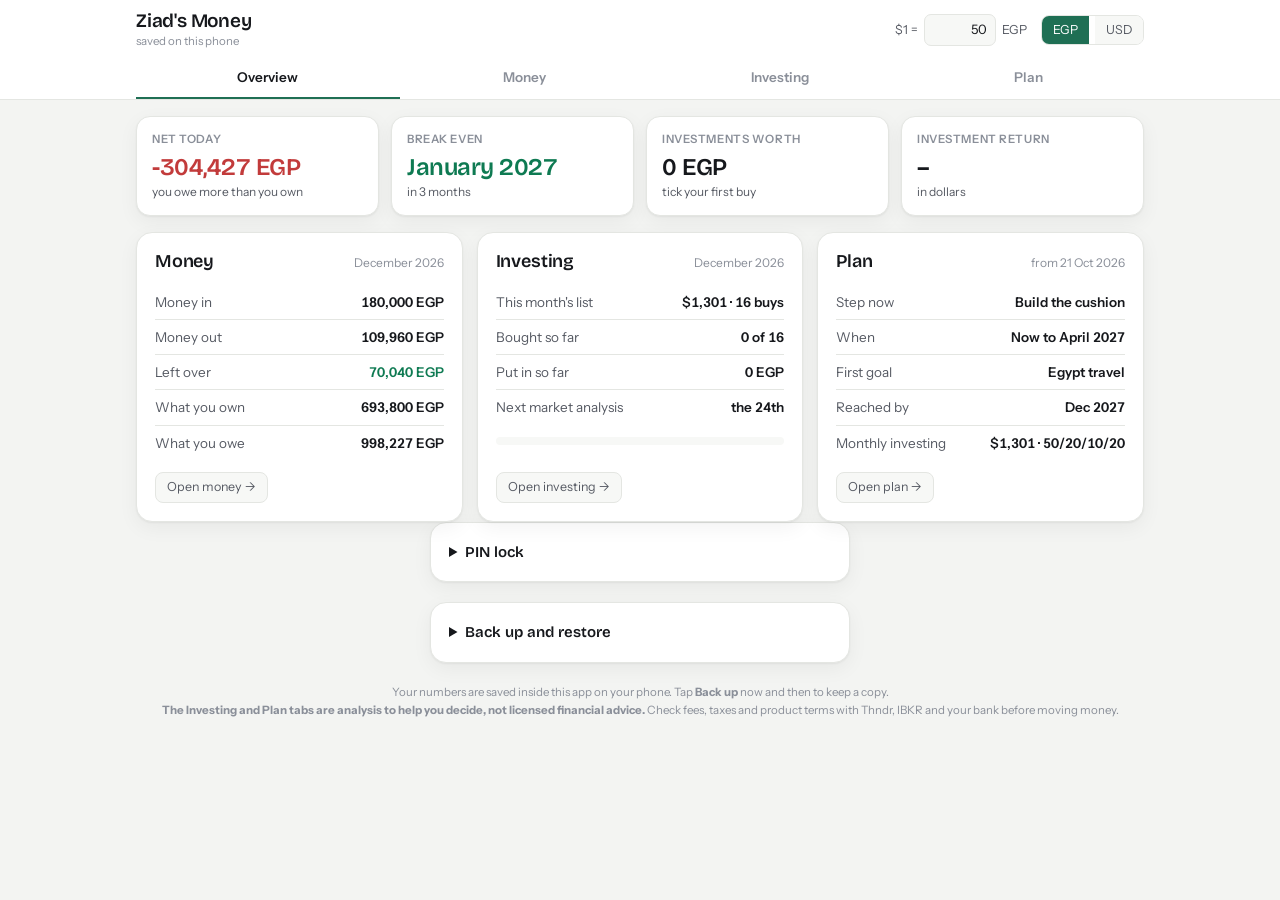
==== index.html @ dcbd95c5 "Add Finances & Investments money app Four-tab personal finance PWA (Overview, Money, Investing, Plan" ====
<!doctype html><html><head><meta charset="utf-8"><link rel="manifest" href="manifest.webmanifest"><meta name="theme-color" content="#1f6f54"><meta name="mobile-web-app-capable" content="yes"><link rel="icon" href="icon-192.png"><link rel="apple-touch-icon" href="icon-192.png"><meta name=viewport content="width=device-width,initial-scale=1,viewport-fit=cover"><style>:root{color-scheme:light;box-sizing:border-box;padding-top:env(safe-area-inset-top,0px);padding-bottom:env(safe-area-inset-bottom,0px)}html{scroll-padding-top:env(safe-area-inset-top,0px)}body{margin:0;padding:0;font:14px -apple-system,BlinkMacSystemFont,sans-serif;background:#fff;color:#000}img{max-width:100%}[hidden]:not([hidden=until-found i]){display:none!important}</style></head><body>
<title>Ziad's Money</title>
<link rel="preconnect" href="https://fonts.googleapis.com">
<link rel="stylesheet" href="https://fonts.googleapis.com/css2?family=Bricolage+Grotesque:opsz,wght@12..96,600;12..96,700&family=Instrument+Sans:wght@400;500;600&display=swap">
<style>
/* Layout: sticky bar with shared currency + rate and four tabs; each tab is one column of cards, phone first. */
:root{
  --bg:#f3f4f2; --surface:#ffffff; --surface-2:#f7f8f6; --line:#e4e6e2;
  --ink:#16181c; --ink-2:#565a63; --ink-3:#8a8f99;
  --accent:#1f6f54; --accent-soft:#e3efe9;
  --pos:#0e7a52; --neg:#c23b3b; --warn:#b8860b;
  --s1:#2a78d6; --s2:#eb6834; --s3:#1baf7a; --s4:#eda100;
  --s5:#e87ba4; --s6:#008300; --s7:#6250d6; --s8:#e34948;
  --shadow:0 1px 2px rgba(20,24,28,.05),0 6px 20px rgba(20,24,28,.05);
  --ff-display:"Bricolage Grotesque","Segoe UI",system-ui,sans-serif;
  --ff-body:"Instrument Sans","Segoe UI",system-ui,-apple-system,sans-serif;
  --on-accent:#ffffff;
}
@media (prefers-color-scheme:dark){:root:not([data-theme="light"]){
  --bg:#101214; --surface:#1a1d20; --surface-2:#212529; --line:#2c3136;
  --ink:#eceef0; --ink-2:#aab0b8; --ink-3:#777e87;
  --accent:#53c399; --accent-soft:#17382c;
  --pos:#45c08a; --neg:#f0736f; --warn:#e0a92e;
  --s1:#3987e5; --s2:#d95926; --s3:#199e70; --s4:#c98500;
  --s5:#d55181; --s6:#2a9d2a; --s7:#9085e9; --s8:#e66767;
  --shadow:0 1px 2px rgba(0,0,0,.3),0 8px 24px rgba(0,0,0,.35);
  --on-accent:#0d1f18; color-scheme:dark;
}}
:root[data-theme="dark"]{
  --bg:#101214; --surface:#1a1d20; --surface-2:#212529; --line:#2c3136;
  --ink:#eceef0; --ink-2:#aab0b8; --ink-3:#777e87;
  --accent:#53c399; --accent-soft:#17382c;
  --pos:#45c08a; --neg:#f0736f; --warn:#e0a92e;
  --s1:#3987e5; --s2:#d95926; --s3:#199e70; --s4:#c98500;
  --s5:#d55181; --s6:#2a9d2a; --s7:#9085e9; --s8:#e66767;
  --shadow:0 1px 2px rgba(0,0,0,.3),0 8px 24px rgba(0,0,0,.35);
  --on-accent:#0d1f18; color-scheme:dark;
}
/* aliases used by the investing and plan tabs */
:root{--panel:var(--surface);--ink2:var(--ink-2);--muted:var(--ink-3);--good:var(--pos);--bad:var(--neg);--chip:var(--surface-2)}
*{box-sizing:border-box}
body{background:var(--bg);color:var(--ink);font-family:var(--ff-body);line-height:1.5;font-size:14.5px;-webkit-text-size-adjust:100%}
h1,h2,h3{font-family:var(--ff-display);text-wrap:balance;margin:0;font-weight:600;letter-spacing:-.01em;line-height:1.2}
h2{font-size:18px} h3{font-size:15px}
p{margin:0;max-width:68ch}
.tnum,.num{font-variant-numeric:tabular-nums}
.num{white-space:nowrap}
.wrap{max-width:1040px;margin:0 auto;padding-left:max(16px,env(safe-area-inset-left,0px));padding-right:max(16px,env(safe-area-inset-right,0px))}
.ink2{color:var(--ink-2)} .muted{color:var(--ink-3);font-size:12.5px} .subtle{color:var(--ink-3);font-size:12px}

/* top bar + tabs */
.topbar{position:sticky;top:env(safe-area-inset-top,0px);z-index:9;background:var(--surface);border-bottom:1px solid var(--line)}
body::before{content:"";position:fixed;inset:0 0 auto;height:env(safe-area-inset-top,0px);z-index:10;background:var(--surface)}
.toprow{display:flex;flex-wrap:wrap;align-items:center;gap:8px 14px;padding-block:10px 8px}
.brand{display:flex;flex-direction:column;margin-right:auto;min-width:0}
.brand h1{font-size:19px}
.brand small{color:var(--ink-3);font-size:11.5px}
.ctrl{display:flex;align-items:center;gap:6px;font-size:12.5px;color:var(--ink-2)}
.tabs{display:flex;gap:2px;overflow-x:auto;scrollbar-width:none}
.tabs::-webkit-scrollbar{display:none}
.tabs button{font:inherit;font-weight:600;font-size:13.5px;flex:1 0 auto;border:0;background:none;color:var(--ink-3);padding:9px 12px 10px;border-bottom:2.5px solid transparent;cursor:pointer;white-space:nowrap}
.tabs button[aria-selected="true"]{color:var(--ink);border-bottom-color:var(--accent)}
.tabs button:focus-visible{outline:2px solid var(--accent);outline-offset:-2px}

input[type=number],input[type=text]{font:inherit;font-size:13px;color:var(--ink);background:var(--surface-2);border:1px solid var(--line);border-radius:7px;padding:5px 8px;width:80px}
input[type=text]{width:100%}
#rate{width:72px;text-align:right}
input:focus-visible,button:focus-visible{outline:2px solid var(--accent);outline-offset:1px}
.seg{display:inline-flex;border:1px solid var(--line);border-radius:8px;overflow:hidden}
.seg button{font:inherit;font-size:12.5px;border:0;background:var(--surface-2);color:var(--ink-2);padding:5px 11px;cursor:pointer}
.seg button[aria-pressed=true]{background:var(--accent);color:var(--on-accent)}
.btn{font:inherit;font-size:12.5px;border:1px solid var(--line);background:var(--surface-2);color:var(--ink-2);border-radius:8px;padding:5px 11px;cursor:pointer}
.btn:hover{border-color:var(--ink-3)}
.btn-primary{font:inherit;font-weight:600;font-size:14px;border:0;background:var(--accent);color:var(--on-accent);padding:10px 16px;border-radius:10px;cursor:pointer}
.btn-primary:disabled{opacity:.6;cursor:default}

main{padding-block:16px 8px}
.tab{display:flex;flex-direction:column;gap:16px}
.tab[hidden],[hidden]{display:none!important}
.card{background:var(--surface);border:1px solid var(--line);border-radius:16px;padding:18px;box-shadow:var(--shadow);min-width:0}
.stack{display:flex;flex-direction:column;gap:12px}

/* kpis */
.kpis{display:grid;grid-template-columns:repeat(4,1fr);gap:12px}
.kpi{background:var(--surface);border:1px solid var(--line);border-radius:14px;padding:14px 15px;box-shadow:var(--shadow);min-width:0}
.kpi .lab{font-size:11.5px;color:var(--ink-3);text-transform:uppercase;letter-spacing:.05em;font-weight:600}
.kpi .val{font-family:var(--ff-display);font-size:24px;font-weight:600;margin-top:5px;letter-spacing:-.02em;line-height:1.1;font-variant-numeric:tabular-nums}
.kpi .sub{font-size:12px;color:var(--ink-2);margin-top:3px}
.val.pos{color:var(--pos)} .val.neg{color:var(--neg)}

/* overview */
.ov{display:grid;grid-template-columns:repeat(3,1fr);gap:14px}
.ovcard{display:flex;flex-direction:column;gap:12px}
.ovhead{display:flex;align-items:baseline;justify-content:space-between;gap:8px}
.ovrows{display:flex;flex-direction:column}
.ovrow{display:flex;justify-content:space-between;align-items:baseline;gap:10px;padding:7px 0;border-bottom:1px solid var(--line);font-size:13.5px}
.ovrow:last-child{border-bottom:0}
.ovrow span:first-child{color:var(--ink-2)}
.ovrow b{font-variant-numeric:tabular-nums;font-weight:600;text-align:right}
.ovrow b.pos{color:var(--pos)} .ovrow b.neg{color:var(--neg)}
.go{align-self:flex-start;margin-top:auto}
.progress{height:8px;border-radius:4px;background:var(--surface-2);overflow:hidden}
.progress span{display:block;height:100%;background:var(--accent);border-radius:4px}

/* money sections */
.shead{display:flex;align-items:baseline;gap:10px 14px;flex-wrap:wrap;margin-bottom:4px}
.shead .n{font-family:var(--ff-display);font-size:12px;font-weight:700;color:var(--accent);border:1.5px solid var(--accent);border-radius:50%;width:24px;height:24px;display:grid;place-items:center;flex:none}
.shead h2{font-size:17px}
.shead p{color:var(--ink-2);font-size:13px;flex-basis:100%}
.toolbar{display:flex;flex-wrap:wrap;align-items:center;gap:8px 12px}
.legend{display:flex;flex-wrap:wrap;gap:4px 14px;margin:10px 0 2px;font-size:12px;color:var(--ink-2)}
.legend span{display:inline-flex;align-items:center;gap:6px}
.legend i:not(.dot){display:inline-block;width:14px;height:3px;border-radius:2px}
.dot{width:10px;height:10px;border-radius:3px;flex:none;display:inline-block}
.chartbox{position:relative;overflow-x:auto;margin-top:8px}
svg{display:block;max-width:100%}
.tip{position:absolute;pointer-events:none;background:var(--ink);color:var(--bg);font-size:12px;line-height:1.45;padding:7px 9px;border-radius:8px;opacity:0;transition:opacity .1s;z-index:5;min-width:120px;box-shadow:0 4px 14px rgba(0,0,0,.25)}
.tip b{color:var(--surface)}
.tip .row{display:flex;justify-content:space-between;gap:12px}
.tip .row i{width:8px;height:8px;border-radius:2px;display:inline-block;margin-right:5px}
.tbl{width:100%;border-collapse:collapse;font-size:13px;margin-top:6px}
.tbl th,.tbl td{text-align:right;padding:7px 8px;border-bottom:1px solid var(--line);white-space:nowrap}
.tbl th:first-child,.tbl td:first-child{text-align:left}
.tbl th{font-size:11px;text-transform:uppercase;letter-spacing:.04em;color:var(--ink-3);font-weight:600}
.tbl tr:last-child td{border-bottom:0}
.tbl .tot td{font-weight:700;border-top:2px solid var(--line)}
.tbl input{width:94px}
.tbl .namecell input{width:100%;min-width:90px}
.tdel{color:var(--ink-3);border:0;background:none;cursor:pointer;font-size:15px;padding:0 4px;line-height:1}
.tdel:hover{color:var(--neg)}
.scroller{overflow-x:auto}
.abar{display:grid;grid-template-columns:130px 1fr auto;align-items:center;gap:10px;margin:5px 0;font-size:13px}
.abar .track{background:var(--surface-2);border-radius:6px;height:16px;overflow:hidden}
.abar .fill{height:100%;border-radius:6px}
.abar .amt{color:var(--ink-2);min-width:96px;text-align:right}
.fx{margin:4px 0 14px;display:flex;flex-direction:column;gap:8px}
.fxbar{display:flex;height:22px;border-radius:7px;overflow:hidden;background:var(--surface-2)}
.fxbar span{display:block;height:100%}
.fxbar .hard{background:var(--s1)} .fxbar .soft{background:var(--s4)}
.fxlab{display:flex;flex-wrap:wrap;gap:4px 16px;font-size:12.5px;color:var(--ink-2)}
.fxlab i.hard{background:var(--s1)} .fxlab i.soft{background:var(--s4)}
.tbl tr.cathead td{font-weight:700;background:var(--surface-2);border-top:2px solid var(--line)}
.tbl td.sub{padding-left:18px}
.ccy{font-size:10.5px;font-weight:700;color:var(--ink-3);border:1px solid var(--line);border-radius:5px;padding:0 4px;margin-left:5px;vertical-align:middle}
.rateref{color:var(--ink-3);font-size:12px}
.plan{margin:12px 0}
.plan .top{display:flex;justify-content:space-between;align-items:baseline;gap:8px;font-size:13.5px}
.plan .meta{color:var(--ink-3);font-size:12px}
.ptrack{background:var(--surface-2);border-radius:8px;height:20px;overflow:hidden;margin-top:5px}
.pfill{height:100%;background:linear-gradient(90deg,var(--accent),var(--s3));border-radius:8px;min-width:2px;transition:width .25s}
.scrub{display:flex;align-items:center;gap:12px;flex-wrap:wrap;margin:6px 0 14px;font-size:13px;color:var(--ink-2)}
.scrub input[type=range]{flex:1;min-width:160px;accent-color:var(--accent)}
.scrub .mo{font-family:var(--ff-display);font-weight:600;color:var(--ink);font-size:15px;min-width:118px}
.addrow{margin-top:8px}
.note{background:var(--surface-2);border:1px solid var(--line);border-left:3px solid var(--accent);border-radius:8px;padding:9px 12px;font-size:12.5px;color:var(--ink-2);margin-top:10px}
.segrow{margin:10px 0 2px}
.subh{font-family:var(--ff-display);font-size:14px;margin:16px 0 2px;color:var(--ink-2)}
.projscroll{max-height:290px;overflow-y:auto;border:1px solid var(--line);border-radius:10px}
.projscroll table{margin-top:0}
.projscroll thead th{position:sticky;top:0;background:var(--surface);z-index:1}
.projscroll td{padding:5px 8px}
.tbl tr.proj td{color:var(--ink-3)}
.tbl tr.proj td.namecell{font-style:italic}
body.mode-view .addrow,body.mode-view #reset,body.mode-view #howto,body.mode-view .tdel,body.mode-view #saveBtn{display:none}
.btn.save{border-color:var(--accent);color:var(--accent);font-weight:600}
.btn.save.dirty{background:var(--accent);color:var(--on-accent)}
.btn.save.err{border-color:var(--neg);color:var(--neg);background:transparent}

/* investing + plan */
.eyebrow{font-size:11.5px;letter-spacing:.07em;text-transform:uppercase;color:var(--ink-3);font-weight:600}
.stats{display:grid;grid-template-columns:repeat(auto-fit,minmax(140px,1fr));gap:10px}
.stat{border-top:2px solid var(--line);padding-top:8px;display:flex;flex-direction:column;gap:2px}
.stat b{font-family:var(--ff-display);font-size:21px;font-variant-numeric:tabular-nums}
.stat.neg b{color:var(--neg)} .stat.pos b{color:var(--pos)}
.chart{position:relative}
.chart svg{width:100%;height:auto;overflow:visible}
.chart text{fill:var(--ink-3);font-size:11px;font-family:var(--ff-body)}
.ptip{position:absolute;pointer-events:none;background:var(--ink);color:var(--bg);font-size:12px;padding:6px 9px;border-radius:8px;white-space:nowrap;transform:translate(-50%,-110%)}
.tablewrap{overflow-x:auto;border:1px solid var(--line);border-radius:12px}
.tablewrap table{border-collapse:collapse;width:100%;font-size:13.5px}
.tablewrap th,.tablewrap td{text-align:left;padding:9px 11px;border-bottom:1px solid var(--line);vertical-align:top}
.tablewrap th{font-size:11px;letter-spacing:.04em;text-transform:uppercase;color:var(--ink-3);font-weight:600}
.tablewrap tr:last-child td{border-bottom:0}
.tablewrap td.r,.tablewrap th.r{text-align:right}
.tablewrap tr.total td{font-weight:600;background:var(--surface-2)}
td.pj{white-space:nowrap;text-align:right;font-variant-numeric:tabular-nums}
td.pj small{display:block;color:var(--ink-3);font-size:11px}
.pill{display:inline-block;font-size:12px;font-weight:600;padding:2px 8px;border-radius:999px;background:var(--surface-2);color:var(--ink-2);white-space:nowrap}
.pill.good{color:var(--pos)} .pill.warn{color:var(--warn)} .pill.bad{color:var(--neg)}
.tiers{display:flex;height:32px;border-radius:8px;overflow:hidden;gap:2px}
.tiers div{display:flex;align-items:center;justify-content:center;color:#fff;font-weight:600;font-size:12.5px;min-width:0;white-space:nowrap;overflow:hidden}
.tk2{font-weight:600}
.chips{display:flex;gap:8px;flex-wrap:wrap}
.chip{font:inherit;font-size:13px;font-weight:600;border:1px solid var(--line);background:var(--surface);color:var(--ink-2);padding:6px 12px;border-radius:999px;cursor:pointer}
.chip[aria-pressed="true"]{background:var(--accent);border-color:var(--accent);color:var(--on-accent)}
.in{font:inherit;font-variant-numeric:tabular-nums;width:84px;text-align:right;padding:6px 8px;border:1px solid var(--line);border-radius:8px;background:var(--bg);color:var(--ink)}
input[type=checkbox]{width:22px;height:22px;accent-color:var(--accent)}
.refresh{display:flex;flex-wrap:wrap;align-items:center;gap:10px 14px;background:var(--surface-2);border:1px solid var(--line);border-radius:12px;padding:12px 14px}
.refresh p{flex:1 1 220px;min-width:0}
.dnote{border:1px dashed var(--line);border-radius:12px;padding:14px;font-size:13px;color:var(--ink-2);display:flex;flex-direction:column;gap:8px}
.answer ol{margin:0;padding-left:20px;display:flex;flex-direction:column;gap:9px}
.phases{display:grid;grid-template-columns:repeat(auto-fit,minmax(230px,1fr));gap:12px}
.phase{border:1px solid var(--line);border-radius:12px;padding:14px;display:flex;flex-direction:column;gap:8px}
.phase.now{border-color:var(--accent);background:var(--accent-soft)}
.phase .when{font-size:12.5px;color:var(--accent);font-weight:600}
.phase ul,.rules{margin:0;padding-left:18px;display:flex;flex-direction:column;gap:6px;color:var(--ink-2)}
.mix{display:flex;flex-direction:column;gap:8px}
.mixrow{display:grid;grid-template-columns:minmax(0,1fr) auto;gap:4px 12px;align-items:center}
.mbar{grid-column:1/-1;height:8px;border-radius:4px;background:var(--surface-2);overflow:hidden}
.mbar span{display:block;height:100%;background:var(--s1);border-radius:4px}
.hold{display:grid;grid-template-columns:repeat(auto-fit,minmax(240px,1fr));gap:10px}
.hold div{border-left:3px solid var(--line);padding:2px 0 2px 12px;display:flex;flex-direction:column;gap:2px}
details summary{cursor:pointer;font-family:var(--ff-display);font-weight:600;font-size:15px}
details[open] summary{margin-bottom:10px}
a{color:var(--accent)}
.foot{color:var(--ink-3);font-size:11.5px;text-align:center;margin:8px 0 26px;line-height:1.6}
.lock{position:fixed;inset:0;z-index:50;background:var(--bg);display:grid;place-items:center;padding:max(16px,env(safe-area-inset-top,0px)) max(16px,env(safe-area-inset-right,0px)) max(16px,env(safe-area-inset-bottom,0px)) max(16px,env(safe-area-inset-left,0px))}
.lockbox{width:100%;max-width:320px;display:flex;flex-direction:column;gap:12px;text-align:center}
.lockbox h1{font-size:24px}
#lock-entry{display:flex;flex-direction:column;gap:10px}
#lock-entry[hidden]{display:none!important}
input.pin{font:inherit;font-size:24px;letter-spacing:.4em;text-align:center;width:100%;padding:10px;border:1px solid var(--line);border-radius:12px;background:var(--surface);color:var(--ink)}
.pinset{max-width:420px;margin:0 auto 20px;text-align:left}
.pinset .row{display:flex;gap:8px;flex-wrap:wrap;align-items:center}
.pinset input{font:inherit;width:120px;padding:6px 8px;border:1px solid var(--line);border-radius:8px;background:var(--surface-2);color:var(--ink)}

@media (max-width:820px){.ov{grid-template-columns:1fr}}
@media (max-width:720px){.kpis{grid-template-columns:repeat(2,1fr)}.kpi .val{font-size:21px}}
@media (max-width:440px){.abar{grid-template-columns:96px 1fr;gap:8px}.abar .amt{grid-column:1/-1;text-align:left;min-width:0}.card{padding:15px}}
@media (prefers-reduced-motion:reduce){.pfill,.tip{transition:none}}
</style>

<div id="lock" class="lock" role="dialog" aria-modal="true" aria-labelledby="lock-h">
  <form class="lockbox" id="lock-form" autocomplete="off">
    <h1 id="lock-h">Ziad's Money</h1>
    <p class="ink2" id="lock-msg">Opening…</p>
    <div id="lock-entry" hidden>
      <label for="lock-pin" class="muted">Enter your PIN</label>
      <input id="lock-pin" class="pin" type="password" inputmode="numeric" pattern="[0-9]*" maxlength="8" autocomplete="off">
      <button class="btn-primary" type="submit" style="width:100%">Unlock</button>
      <p class="muted" id="lock-err" aria-live="polite"></p>
    </div>
  </form>
</div>

<div class="topbar">
  <div class="wrap">
    <div class="toprow">
      <div class="brand"><h1>Ziad's Money</h1><small id="asof">loading your numbers…</small></div>
      <div class="ctrl"><label for="rate">$1 =</label><input type="text" id="rate" inputmode="decimal" autocomplete="off"> <span>EGP</span></div>
      <div class="ctrl seg" role="group" aria-label="Currency">
        <button id="cEGP" aria-pressed="true">EGP</button><button id="cUSD" aria-pressed="false">USD</button>
      </div>
    </div>
    <div class="tabs" role="tablist" aria-label="Sections">
      <button role="tab" id="t-overview" data-tab="overview" aria-selected="true">Overview</button>
      <button role="tab" id="t-money" data-tab="money" aria-selected="false">Money</button>
      <button role="tab" id="t-invest" data-tab="invest" aria-selected="false">Investing</button>
      <button role="tab" id="t-plan" data-tab="plan" aria-selected="false">Plan</button>
    </div>
  </div>
</div>

<main class="wrap">

<!-- ================= OVERVIEW ================= -->
<div class="tab" id="tab-overview" role="tabpanel" aria-labelledby="t-overview">
  <div class="kpis" id="ov-kpis"></div>
  <div class="ov">
    <div class="card ovcard">
      <div class="ovhead"><h2>Money</h2><span class="subtle" id="ov-m-when"></span></div>
      <div class="ovrows" id="ov-money"></div>
      <button class="btn go" data-goto="money">Open money →</button>
    </div>
    <div class="card ovcard">
      <div class="ovhead"><h2>Investing</h2><span class="subtle" id="ov-i-when"></span></div>
      <div class="ovrows" id="ov-inv"></div>
      <div class="progress" aria-hidden="true"><span id="ov-i-prog" style="width:0%"></span></div>
      <button class="btn go" data-goto="invest">Open investing →</button>
    </div>
    <div class="card ovcard">
      <div class="ovhead"><h2>Plan</h2><span class="subtle">from 21 Oct 2026</span></div>
      <div class="ovrows" id="ov-plan"></div>
      <button class="btn go" data-goto="plan">Open plan →</button>
    </div>
  </div>
</div>

<!-- ================= MONEY (dashboard) ================= -->
<div class="tab" id="tab-money" role="tabpanel" aria-labelledby="t-money" hidden>
  <div class="toolbar">
    <div class="seg" role="group" aria-label="View mode">
      <button id="mView" aria-pressed="true">View</button><button id="mEdit" aria-pressed="false">Edit</button>
    </div>
    <button class="btn save" id="saveBtn">Save</button>
    <button class="btn" id="reset">Reset to my sheet</button>
    <span class="subtle" id="m-status"></span>
  </div>
  <div class="kpis" id="kpis"></div>
  <div class="note" id="howto" style="margin-top:0">Type into any box to change a number and use the <b>+</b> buttons to add rows. It saves automatically.</div>

  <section class="card" id="sec1">
    <div class="shead"><div class="n">1</div><h2>Each month: money in and money out</h2>
      <p>Your income (salary + freelance) for each month, then what goes out split across your cards, accounts, the loan and daily spending. <b>Net</b> is what's left over.</p></div>
    <div class="legend" id="leg1"></div>
    <div class="chartbox"><svg id="chart1" role="img" aria-label="Monthly payments by account"></svg><div class="tip" id="tip1"></div></div>
    <div class="scroller"><table class="tbl" id="tbl1"></table></div>
    <button class="btn addrow" id="addMonth">+ Add next month</button>
  </section>

  <section class="card" id="sec2">
    <div class="shead"><div class="n">2</div><h2>Where your assets are</h2>
      <p>Your holdings and what each is worth. Currency holds your dollars, pounds and EGP cash. Edit any line in Edit mode; totals follow.</p></div>
    <div id="fx-exposure" class="fx"></div>
    <div id="assetBars"></div>
    <div class="scroller"><table class="tbl" id="tbl2"></table></div>
    <button class="btn addrow" id="addAsset">+ Add holding</button>
  </section>

  <section class="card" id="sec3">
    <div class="shead"><div class="n">3</div><h2>What you own vs what you owe, projected</h2>
      <p>Month by month, including salary and daily spending, projected forward from your entered months. The lines cross the month you break even.</p></div>
    <div class="legend" id="leg3"></div>
    <div class="seg segrow" id="horizon" role="group" aria-label="How far to project"></div>
    <div class="chartbox"><svg id="chart3" role="img" aria-label="Net worth projected over time"></svg><div class="tip" id="tip3"></div></div>
    <div class="note" id="liabNote"></div>
    <table class="tbl" id="tbl3" style="max-width:420px"></table>
    <h3 class="subh">Net worth, month by month</h3>
    <div class="scroller projscroll"><table class="tbl" id="tblProj"></table></div>
  </section>

  <section class="card" id="sec4">
    <div class="shead"><div class="n">4</div><h2>Your purchase plans</h2>
      <p>Each plan gets its share of what's left over once you break even. Nothing is saved before then. Drag the slider to see them fill.</p></div>
    <div class="scrub">
      <span>See savings as of</span><span class="mo" id="scrubMo"></span>
      <input type="range" id="scrub" min="0" step="1" aria-label="Month to show">
      <span class="subtle" id="scrubHint"></span>
    </div>
    <div id="plans"></div>
    <div class="scroller"><table class="tbl" id="tbl4"></table></div>
    <button class="btn addrow" id="addPlan">+ Add plan</button>
  </section>
</div>

<!-- ================= INVESTING (tracker) ================= -->
<div class="tab" id="tab-invest" role="tabpanel" aria-labelledby="t-invest" hidden>
  <div id="i-offline" class="dnote" hidden>Saved data could not load in this view. Open the page signed in to claude.ai to see your monthly lists and save what you buy.</div>

  <section class="card stack">
    <h2>Everything you own</h2>
    <p class="ink2">Your current assets from the Money tab plus the new monthly investments you tick below. To change a current holding, edit it in <a href="#money" data-goto="money">Money</a>, section 2.</p>
    <div class="stats" id="all-stats"></div>
    <div id="all-bars"></div>
    <div class="scroller"><table class="tbl" id="all-table"></table></div>
  </section>

  <section class="card stack">
    <span class="eyebrow">New monthly investments · from November 2026</span>
    <div class="stats" id="i-hero"></div>
    <p class="muted" id="i-hero-note"></p>
  </section>

  <section class="card stack">
    <h2>Month by month at 10% a year</h2>
    <p class="ink2">What you invest each month (that month's profit from the Money tab) and what your assets could be worth if everything you hold grows about 10% a year on average.</p>
    <div class="stats" id="mm-stats"></div>
    <div class="chart" id="mm-chart"></div>
    <div class="scroller projscroll"><table class="tbl" id="mm-table"></table></div>
    <p class="muted">"New investments" counts only the monthly profit you put in from November, with growth. "All your assets" starts from everything in Money today and also grows 10% a year. In months that lose money nothing is invested, and the shortfall comes out of your assets. 10% a year is an average, so real years will swing above and below it.</p>
  </section>

  <section class="card stack">
    <h2>This month's buy list</h2>
    <div class="refresh">
      <p class="ink2"><b style="color:var(--ink)">Want fresh analysis now?</b> I'll check the markets again and update this month's list, the notes and the projections. It takes about 15 minutes, and I'll message you in the project when it's done.</p>
      <button class="btn-primary" id="refresh-btn">Run new market analysis</button>
      <span class="muted" id="refresh-status" style="flex-basis:100%"></span>
    </div>
    <div class="chips" id="month-chips"></div>
    <div id="month-empty" class="dnote">Your first monthly list will appear here. Each month I check the markets and post the next list a few days before the month starts.</div>
    <div id="month-box" class="stack" hidden>
      <div class="stack" style="gap:6px">
        <span class="eyebrow" id="m-updated"></span>
        <p id="m-summary"></p>
        <p class="ink2" id="m-changes"></p>
      </div>
      <div class="tiers" id="m-tiers"></div>
      <div class="tablewrap"><table>
        <thead><tr><th>Buy</th><th>Where</th><th class="r">Amount ($)</th><th class="r">Bought</th></tr></thead>
        <tbody id="m-picks"></tbody>
      </table></div>
      <p class="muted">Tick each one after you buy it. If you bought a different amount, change the number. Thndr amounts show in EGP at this month's rate.</p>
    </div>
  </section>

  <section class="card stack">
    <h2>Your holdings</h2>
    <p class="ink2">Once a month, open Thndr and IBKR and type each holding's current value. Thndr values in EGP, IBKR values in USD.</p>
    <div class="tablewrap"><table>
      <thead><tr><th>Holding</th><th class="r">Put in</th><th class="r">Value now</th><th class="r">Return</th></tr></thead>
      <tbody id="h-rows"></tbody>
    </table></div>
  </section>

  <section class="card stack">
    <h2>Projections by investment</h2>
    <p class="ink2">What each holding could be worth if you keep buying this month's amount. Big number is the normal case; the small line is bad to good.</p>
    <div class="tablewrap"><table>
      <thead><tr><th>Holding</th><th class="r">6 months</th><th class="r">1 year</th><th class="r">2 years</th><th class="r">3 years</th><th class="r">4 years</th><th class="r">5 years</th></tr></thead>
      <tbody id="pj-rows"></tbody>
    </table></div>
    <p class="muted" id="pj-note"></p>
  </section>

  <section class="card stack">
    <h2>Projection vs reality</h2>
    <div class="chart" id="i-proj"></div>
    <p class="muted">Lines show where the portfolio should be if you invest each month's profit from the Money tab: bad 3%, normal 8%, good 11% a year. Change a month in Money and this follows. Dots are your real totals, saved each month you update values.</p>
  </section>

  <section class="card stack">
    <h2>What a bigger or smaller month does</h2>
    <div class="tablewrap"><table>
      <thead><tr><th>Invested each month</th><th class="r">After 5 years</th><th class="r">After 10 years</th><th class="r">After 20 years</th></tr></thead>
      <tbody id="raise"></tbody>
    </table></div>
    <p class="muted">Normal case, 8% a year. Your profit changes month to month, so this shows the range. Every month you invest counts; a weak month is fine as long as you keep going.</p>
  </section>

  <section class="dnote">
    <b style="color:var(--ink)">How the monthly list works</b>
    <span>Each month the whole profit from the Money tab (income minus spending and installments) is invested: <b>50% IBKR stocks, 20% gold, 10% SAFE real estate, 20% kept as US dollars</b>. Inside the stock half, the S&amp;P 500 core stays about half and the single stocks shift by small steps based on that month's market research. A new list arrives on the 24th of each month.</span>
  </section>
</div>

<!-- ================= PLAN (growth plan + $500 portfolio) ================= -->
<div class="tab" id="tab-plan" role="tabpanel" aria-labelledby="t-plan" hidden>
  <section class="card stack answer">
    <span class="eyebrow">Growth plan · 21 Oct 2026</span>
    <h2>The short answer</h2>
    <ol>
      <li><b>Your cash flow, not your returns, is the main limit right now.</b> The money left over after all payments is small: about <span class="num" data-v="5972"></span> a month from July 2027. It jumps to about <span class="num" data-v="32452"></span> a month once the loan is paid off in March 2028.</li>
      <li><b>Put idle money to work today.</b> Move the <span class="num" data-v="90000"></span> Egyptian cash plus the November and December surplus into a money market fund (Thndr savings). It pays about 15 to 19% a year, you can withdraw any day, and it covers the January to April shortfall.</li>
      <li><b>Fund one goal at a time instead of all at once.</b> Filling them in order brings the first ones years sooner: Egypt travel moves from <span id="a-egy-old"></span> to <span id="a-egy-new"></span>.</li>
      <li><b>Invest each month's whole profit on the same day:</b> 50% IBKR stocks, 20% gold, 10% real estate, 20% US dollars, following the buy list in the Investing tab. Never sell in a drop, and pay for purchases from income, not from these assets.</li>
    </ol>
  </section>

  <section class="card stack">
    <h2>Money left each month after spending and all payments</h2>
    <div class="chart" id="flow-chart"></div>
    <p class="muted">Income 180k in Nov and Dec, then 90k. Spending 40k a month plus your cards, Nawy, the 12k cash column and the 26,480 loan payment. The four red months add up to about <span class="num" data-v="-71471"></span>.</p>
  </section>

  <section class="card stack">
    <h2>The plan, step by step</h2>
    <div class="phases">
      <div class="phase" data-from="2026-10" data-to="2027-04">
        <span class="when">Now to April 2027</span>
        <h3>1. Build the cushion</h3>
        <ul>
          <li>Move the 90k Egyptian cash into Thndr savings (money market fund).</li>
          <li>Add the Nov and Dec surplus (about <span class="num" data-v="124668"></span>) to it.</li>
          <li>Pay the Jan to Apr shortfall from it. About <span class="num" data-v="150000"></span> stays as your emergency fund.</li>
        </ul>
      </div>
      <div class="phase" data-from="2027-05" data-to="2028-03">
        <span class="when">May 2027 to March 2028</span>
        <h3>2. Keep the monthly habit</h3>
        <ul>
          <li>Keep investing every month and fill goals in order, starting with Egypt travel.</li>
          <li>Aim higher by adding one extra freelance month a year plus 2,500 less daily spending.</li>
        </ul>
      </div>
      <div class="phase" data-from="2028-04" data-to="2099-12">
        <span class="when">April 2028 onward</span>
        <h3>3. Loan gone, speed up</h3>
        <ul>
          <li>The 26,480 loan payment becomes yours: invest about <span class="num" data-v="32000"></span> a month.</li>
          <li>From late 2031 Nawy is paid off too, adding 5,548 a month.</li>
        </ul>
      </div>
    </div>
  </section>

  <section class="card stack">
    <h2>When each purchase plan is reached</h2>
    <p class="ink2">Targets rise with prices (about 10% a year). All three columns use the same income and spending.</p>
    <div class="tablewrap"><table id="plan-table">
      <thead><tr><th>Plan</th><th class="r">Target today</th><th class="r">Today's way<br><span style="text-transform:none;font-weight:400">cash, % split</span></th><th class="r">The plan<br><span style="text-transform:none;font-weight:400">invested, in order</span></th><th class="r">Plan + boost<br><span style="text-transform:none;font-weight:400">+10k a month</span></th></tr></thead>
      <tbody></tbody>
    </table></div>
    <p class="muted">"In order" fills Egypt travel, Home furniture, New car, Travel abroad, Rolex, Salma's accessories, then the 2 year baby run (last only because it is the largest).</p>
  </section>

  <section class="card stack">
    <h2>Net worth over the next 5 years</h2>
    <div class="chart" id="nw-chart"></div>
    <p class="muted">Counts money saved for goals as owned. "Today's way" keeps your current holdings and saves extra cash at home.</p>
  </section>

  <section class="card stack">
    <h2 id="p5-title">How your monthly investing could grow</h2>
    <div class="chart" id="p5-proj"></div>
    <div class="stats" id="p5-stats"></div>
    <p class="muted"><span id="p5-amt"></span>, in dollars, with no raises after your entered months. Normal 8% a year, bad 3%, good 11%. In a crash year the portfolio could be down 25 to 35% on paper; keep buying, because those months buy the most.</p>
  </section>

  <section class="card stack">
    <details>
      <summary>What to do with what you already hold</summary>
      <div class="hold">
        <div><b>Gold · <span class="num" data-v="208400"></span></b><span class="ink2">Keep it. It is already your biggest holding and near record highs, so add only through the monthly gold fund buy. Gold funds on Thndr avoid the jeweller's workmanship fee.</span></div>
        <div><b>Certificate · <span class="num" data-v="170000"></span></b><span class="ink2">Keep it to maturity. When it matures, compare a new 3 year certificate with the money market fund.</span></div>
        <div><b>Dollars and pounds sterling · <span class="num" data-v="120400"></span></b><span class="ink2">Keep about half as hard-currency safety. Move the rest to IBKR in one transfer and buy the S&amp;P 500 fund.</span></div>
        <div><b>IBKR stocks · <span class="num" data-v="20000"></span></b><span class="ink2">Keep META, NVIDIA, Tesla and Apple. New money follows the monthly buy list.</span></div>
        <div><b>Thndr stocks · <span class="num" data-v="45000"></span></b><span class="ink2">Keep. For new money the EGX30 index fund beats picking single stocks.</span></div>
        <div><b>Crypto · <span class="num" data-v="40000"></span></b><span class="ink2">Keep, add nothing. If you trim, keep Bitcoin over Ethereum.</span></div>
      </div>
    </details>
    <details>
      <summary>How to run the $500 plan</summary>
      <ol class="rules">
        <li><b>Thndr every month:</b> set the Thndr buys for the same day each month, right after your salary arrives.</li>
        <li><b>IBKR every 3 months:</b> send one bigger transfer, since bank transfers from Egypt carry a fixed fee. Buy the S&amp;P 500 fund right away and the stocks with fractional shares.</li>
        <li><b>Once a year (every November), check the split.</b> Send the next months' money to the parts that are behind. You do not need to sell anything.</li>
        <li><b>Raise the $500 when your income rises.</b></li>
      </ol>
    </details>
    <details>
      <summary>Every option, side by side</summary>
      <p class="ink2" style="margin-bottom:10px">Yearly returns measured in Egyptian pounds. The last column shows what <span class="num" data-v="10000"></span> a month for 5 years becomes in a bad, normal and good case.</p>
      <div class="tablewrap"><table id="opt-table">
        <thead><tr><th>Option</th><th class="r">Yearly return<br>bad · normal · good</th><th>Risk</th><th>Withdraw</th><th class="r">10k a month, 5 years</th></tr></thead>
        <tbody></tbody>
      </table></div>
    </details>
    <details>
      <summary>Pay the loan early?</summary>
      <p class="ink2">Ask your bank for the loan's real yearly rate (APR, not the "flat" rate) and the early-payoff fee. If the APR is above about 20%, paying it down early beats every safe investment, because every pound you repay earns that rate with no risk. Card installments on ValU or Tru at 0% should not be paid early. Tell me the rate and I will redo the numbers.</p>
    </details>
    <details>
      <summary>Numbers used and sources</summary>
      <div class="stack ink2" style="font-size:13px">
        <span>Dollar rate 53.9 EGP on 19 Oct 2026 (<a href="https://arabfinance.com/en/news/newdetails/usd-egp-exchange-rates-on-october-19" target="_blank" rel="noopener">Arab Finance</a>). The rate box at the top is shared by every tab.</span>
        <span>Central Bank overnight deposit rate 19% (<a href="https://www.dailynewsegypt.com/2026/09/26/cbe-lowers-inflation-forecasts-keeps-key-rates-unchanged/" target="_blank" rel="noopener">Daily News Egypt</a>). Money market funds about 19 to 20% over the last year, 3 year certificates about 18% (<a href="https://enterpriseam.com/egypt/2026/09/08/is-your-money-market-fund-still-the-best-place-for-your-banknotes/" target="_blank" rel="noopener">EnterpriseAM</a>). Urban inflation 13.9% in September (<a href="https://www.dailynewsegypt.com/2026/10/10/egypts-annual-urban-inflation-eases-to-13-9-in-september/" target="_blank" rel="noopener">Daily News Egypt</a>).</span>
        <span>Future returns are estimates, not promises. Income stays 90k and spending 40k from 2027 with no raises.</span>
      </div>
    </details>
  </section>
</div>

<details class="card pinset" id="pinset">
  <summary>PIN lock</summary>
  <div class="stack" style="font-size:13px">
    <p class="ink2" id="pin-state"></p>
    <div class="row" id="pin-cur-row" hidden><label for="pin-cur">Current PIN</label><input id="pin-cur" type="password" inputmode="numeric" maxlength="8"></div>
    <div class="row"><label for="pin-new">New PIN (4 to 8 digits)</label><input id="pin-new" type="password" inputmode="numeric" maxlength="8"></div>
    <div class="row"><button class="btn-primary" id="pin-save" type="button">Save PIN</button><button class="btn" id="pin-remove" type="button" hidden>Remove PIN</button></div>
    <p class="muted" id="pin-msg" aria-live="polite"></p>
  </div>
</details>

<details class="card pinset" id="backupbox">
  <summary>Back up and restore</summary>
  <div class="stack" style="font-size:13px">
    <p class="ink2">Everything is saved on this phone. A backup is one small file with all your numbers. Keep it in Google Drive or send it to yourself, so nothing is lost if the phone is.</p>
    <p class="muted" id="bk-last"></p>
    <div class="row"><button class="btn-primary" id="bk-save" type="button">Back up</button>
      <label class="btn" for="bk-file" style="display:inline-flex;align-items:center">Restore from a file</label>
      <input id="bk-file" type="file" accept=".json,application/json" hidden></div>
    <p class="muted" id="bk-msg" aria-live="polite"></p>
  </div>
</details>

<div class="foot">Your numbers are saved inside this app on your phone. Tap <b>Back up</b> now and then to keep a copy.<br><b>The Investing and Plan tabs are analysis to help you decide, not licensed financial advice.</b> Check fees, taxes and product terms with Thndr, IBKR and your bank before moving money.</div>
</main>

<script>
"use strict";
/* ---------- shared app shell: tabs, currency, rate ---------- */
const App={mods:{},tab:"overview",
  cur(){return App.mods.money?App.mods.money.S().cur:"EGP";},
  rate(){return App.mods.money?(+App.mods.money.S().rate||50):50;},
  renderAll(){ for(const k in App.mods){ try{App.mods[k].render();}catch(e){console.error(k,e);} } App.renderBar(); },
  renderBar(){
    document.getElementById("cEGP").setAttribute("aria-pressed",App.cur()==="EGP");
    document.getElementById("cUSD").setAttribute("aria-pressed",App.cur()==="USD");
    const r=document.getElementById("rate"); if(document.activeElement!==r) r.value=App.rate();
  },
  show(t){
    if(!document.getElementById("tab-"+t)) t="overview";
    App.tab=t;
    document.querySelectorAll(".tab").forEach(p=>p.hidden=p.id!=="tab-"+t);
    document.querySelectorAll(".tabs button").forEach(b=>b.setAttribute("aria-selected",b.dataset.tab===t));
    try{localStorage.setItem("zm_tab",t);}catch(e){}
    App.renderAll();
    window.scrollTo(0,0);
  }
};
document.querySelector(".tabs").addEventListener("click",e=>{const b=e.target.closest("button[data-tab]"); if(b) App.show(b.dataset.tab);});
document.addEventListener("click",e=>{const g=e.target.closest("[data-goto]"); if(g) App.show(g.dataset.goto);});
document.getElementById("cEGP").onclick=()=>App.mods.money.setCur("EGP");
document.getElementById("cUSD").onclick=()=>App.mods.money.setCur("USD");
document.getElementById("rate").addEventListener("input",e=>{const v=App.mods.money?App.mods.money.parseNum(e.target.value):parseFloat(e.target.value); if(v>1) App.mods.money.setRate(v);});

/* ================= MONEY (dashboard) ================= */
/* saving: local-first with timestamped cross-device sync */
(function(){
const MONTHS=["January","February","March","April","May","June","July","August","September","October","November","December"];
const SACC=[["Yasser","--s1"],["Ziad","--s2"],["Tru","--s3"],["Valu","--s4"],["Nawy Shares","--s5"],["Cash","--s6"],["Loan","--s7"]];
const DAILY_COL="--s8";
const cssv=k=>getComputedStyle(document.documentElement).getPropertyValue(k).trim();
const $=id=>document.getElementById(id);

function seed(){
  const rows=[
    ["November",2026, 26691,13953,0,700,5548,12000,26480, 180000,40000],
    ["December",2026, 12591,12641,0,700,5548,12000,26480, 180000,40000],
    ["January", 2027, 12591,11329,0,700,5548,12000,26480, 90000,40000],
    ["February",2027, 12591,11329,0,700,5548,12000,26480, 90000,40000],
    ["March",   2027, 12591,11329,5106,700,5548,12000,26480, 90000,40000],
    ["April",   2027, 925,9662,5106,700,5548,12000,26480, 90000,40000],
    ["May",     2027, 0,0,5106,700,5548,12000,26480, 90000,40000],
    ["June",    2027, 0,0,5106,0,5548,12000,26480, 90000,40000],
    ["July",    2027, 0,0,0,0,5548,12000,26480, 90000,40000],
    ["August",  2027, 0,0,0,0,5548,12000,26480, 90000,40000],
    ["September",2027,0,0,0,0,5548,12000,26480, 90000,40000],
    ["October", 2027, 0,0,0,0,5548,12000,26480, 90000,40000],
    ["November",2027, 0,0,0,0,5548,12000,26480, 90000,40000],
    ["December",2027, 0,0,0,0,5548,12000,26480, 90000,40000],
    ["January", 2028, 0,0,0,0,5548,12000,26480, 90000,40000]
  ].map(r=>({month:r[0],year:r[1],split:r.slice(2,9),income:r[9],daily:r[10]}));
  return {
    rate:50, cur:"EGP", v:3, _scrub:0,
    assets:[
      {name:"US dollar",amount:2408,ccy:"USD",cat:"Currency"},
      {name:"British pounds",amount:0,rate:65,ccy:"GBP",cat:"Currency"},
      {name:"EGP cash",amount:90000,rate:1,ccy:"EGP",cat:"Currency"},
      {name:"Gold",amount:1,rate:208400,ccy:"EGP"},
      {name:"Certificate",amount:1,rate:170000,ccy:"EGP"},
      {name:"Thndr",amount:1,rate:45000,ccy:"EGP"},
      {name:"Thndr savings",amount:1,rate:0,ccy:"EGP"},
      {name:"Bitcoin",amount:800,ccy:"USD"},
      {name:"IBKR",amount:400,ccy:"USD"}
    ],
    liab:{Loan:450000,Installments:210000,"Nawy shares":338227},
    months:rows,
    plans:[
      ["2 year baby run",30,2000000],["Egypt travel",5,50000],["Travel abroad",15,750000],
      ["Investments",5,0],["Rolex watch",5,500000],["Salma accessories",5,500000],
      ["Home furniture",10,150000],["New car",25,800000]
    ].map(p=>({name:p[0],pct:p[1],target:p[2]}))
  };
}
let S=load()||seed();
migrate(S);
function migrate(s){
  if(!(s.v>=2)){
    const low=a=>(a.name||"").toLowerCase();
    const gold=["gold pounds","gold grams","gold"], cur=["british pound","us dollar","currency"];
    const egpOf=names=>s.assets.filter(a=>names.includes(low(a))).reduce((t,a)=>t+(+a.amount||0)*(+a.rate||0),0);
    if(s.assets.some(a=>gold.includes(low(a)))||s.assets.some(a=>cur.includes(low(a)))){
      const gE=egpOf(gold), cE=egpOf(cur); const out=[]; let gd=false,cd=false;
      s.assets.forEach(a=>{
        if(gold.includes(low(a))){ if(!gd){out.push({name:"Gold",amount:1,rate:gE});gd=true;} }
        else if(cur.includes(low(a))){ if(!cd){out.push({name:"Currency",amount:1,rate:cE});cd=true;} }
        else out.push(a);
      });
      s.assets=out;
    }
    s._scrub=0; s.v=2;
  }
  // v3: a currency layer. Currency becomes a category (US dollar, British pounds, EGP cash),
  // and dollar/IBKR/crypto holdings are stored in their own currency so a weaker pound reprices them.
  if(!(s.v>=3)){
    const rate=+s.rate||50, gbpRate=Math.round(rate*1.3);
    const val=a=>(+a.amount||0)*(+a.rate||0);
    const out=[]; let curEGP=0, usdQty=0, gbpQty=0, gbpRateSeen=gbpRate, haveSplit=false;
    s.assets.forEach(a=>{
      const nm=(a.name||"").toLowerCase();
      if(nm==="us dollar"){ usdQty+=(+a.amount||0); haveSplit=true; return; }
      if(nm==="british pounds"||nm==="british pound"){ gbpQty+=(+a.amount||0)||Math.round(val(a)/gbpRate); if(+a.rate>1)gbpRateSeen=+a.rate; haveSplit=true; return; }
      if(nm==="currency"){ curEGP+=val(a); return; }
      if(nm==="egyptian cash"||nm==="egp cash"){ out.push({name:"EGP cash",amount:Math.round(val(a)),rate:1,ccy:"EGP",cat:"Currency"}); return; }
      if(nm==="bitcoin"||nm==="crypto"){ out.push({name:a.name,amount:+(val(a)/rate).toFixed(2),ccy:"USD"}); return; }
      if(nm==="ibkr"){ out.push({name:"IBKR",amount:+(val(a)/rate).toFixed(2),ccy:"USD"}); return; }
      out.push(Object.assign({},a,{ccy:a.ccy||"EGP"}));
    });
    const usd=haveSplit? usdQty : Math.round(curEGP/rate);
    out.push({name:"US dollar",amount:usd,ccy:"USD",cat:"Currency"});
    out.push({name:"British pounds",amount:gbpQty||0,rate:gbpRateSeen,ccy:"GBP",cat:"Currency"});
    if(!out.some(a=>(a.name||"").toLowerCase()==="egp cash")) out.push({name:"EGP cash",amount:0,rate:1,ccy:"EGP",cat:"Currency"});
    // cluster the Currency category together, in a sensible order
    const order={"US dollar":0,"British pounds":1,"EGP cash":2};
    const curItems=out.filter(a=>a.cat==="Currency").sort((a,b)=>(order[a.name]??9)-(order[b.name]??9));
    s.assets=curItems.concat(out.filter(a=>a.cat!=="Currency"));
    s.v=3;
  }
}
// value of a holding in EGP. USD holdings follow the shared dollar rate at the top.
function assetRate(a){ return a.ccy==="USD"?(+S.rate||1):(+a.rate||0); }
function assetEGP(a){ return (+a.amount||0)*assetRate(a); }
function isHard(a){ return a.ccy==="USD"||a.ccy==="GBP"; }
function load(){try{const r=localStorage.getItem("ziad_dash_v1");return r?JSON.parse(r):null;}catch(e){return null;}}

const fmt=n=>{n=Math.round(n);const neg=n<0;n=Math.abs(n);return (neg?"-":"")+n.toLocaleString("en-US");};
function money(egp){ if(S.cur==="USD"){return "$"+fmt(egp/(S.rate||1));} return fmt(egp)+" EGP"; }
function moneyShort(egp){ let v=S.cur==="USD"?egp/(S.rate||1):egp; const sym=S.cur==="USD"?"$":"";
  const a=Math.abs(v); let s;
  if(a>=1e6)s=(v/1e6).toFixed(a>=1e7?0:1)+"M"; else if(a>=1e3)s=(v/1e3).toFixed(0)+"k"; else s=Math.round(v)+"";
  return sym+s; }

let MODE=(function(){try{return localStorage.getItem("ziad_dash_mode")||"view";}catch(e){return "view";}})();
function ed(){return MODE==="edit";}
// LIVE = refresh charts/KPIs while typing but leave the input tables alone so the field keeps focus.
let LIVE=false;
const esc=v=>String(v==null?"":v).replace(/&/g,"&amp;").replace(/</g,"&lt;").replace(/"/g,"&quot;");
// Parse a number the way a phone keyboard might give it: Arabic-Indic (٠١٢) or Persian (۰۱۲) digits,
// Arabic decimal/thousands marks, commas and spaces all accepted.
function parseNum(str){
  if(str==null) return 0;
  let s=String(str)
    .replace(/[٠-٩]/g,d=>d.charCodeAt(0)-0x0660)
    .replace(/[۰-۹]/g,d=>d.charCodeAt(0)-0x06F0)
    .replace(/[٫]/g,'.').replace(/[٬,\s]/g,'')
    .replace(/[^0-9.\-]/g,'');
  const v=parseFloat(s); return isFinite(v)?v:0;
}
function nCell(val,attrs,fmtFn){return ed()?`<td><input type="text" inputmode="decimal" ${attrs} value="${val}"></td>`:`<td class="tnum">${(fmtFn||fmt)(val)}</td>`;}
function tCell(val,attrs){return ed()?`<td class="namecell"><input type="text" ${attrs} value="${esc(val)}"></td>`:`<td class="namecell">${esc(val)}</td>`;}
function delCell(attr){return ed()?`<td><button class="tdel" ${attr}>&times;</button></td>`:"";}
const delHead=()=>ed()?"<th></th>":"";

function compute(){
  const assetsToday=S.assets.reduce((s,a)=>s+assetEGP(a),0);
  const liabToday=Object.values(S.liab).reduce((s,v)=>s+(+v||0),0);
  let assets=assetsToday, liab=liabToday;
  const timeline=[{label:"Now",full:"Today",assets,liab,net:assets-liab,actual:true,idx:-1}];
  S.months.forEach((m,i)=>{
    const inst=m.split.reduce((s,v)=>s+(+v||0),0);
    assets=assets+(+m.income||0)-inst-(+m.daily||0);
    liab=Math.max(0,liab-inst);
    timeline.push({label:m.month.slice(0,3)+" "+String(m.year).slice(2),full:m.month+" "+m.year,
      assets,liab,net:assets-liab,actual:true,idx:i,inst,income:+m.income||0,daily:+m.daily||0,
      key:m.year+"-"+String(MONTHS.indexOf(m.month)+1).padStart(2,"0"),profit:(+m.income||0)-inst-(+m.daily||0)});
  });
  const last=S.months[S.months.length-1]||{month:"October",year:2026,income:90000,daily:40000,split:[0,0,0,0,5548,12000,26480]};
  const lastInst=last.split.reduce((s,v)=>s+(+v||0),0);
  let y=last.year, mi=MONTHS.indexOf(last.month);
  for(let k=0;k<120;k++){
    mi++; if(mi>11){mi=0;y++;}
    const inst=liab>0?Math.min(lastInst,liab):0;
    assets=assets+(+last.income||0)-inst-(+last.daily||0);
    liab=Math.max(0,liab-inst);
    timeline.push({label:MONTHS[mi].slice(0,3)+" "+String(y).slice(2),full:MONTHS[mi]+" "+y,assets,liab,net:assets-liab,actual:false,
      key:y+"-"+String(mi+1).padStart(2,"0"),profit:(+last.income||0)-inst-(+last.daily||0)});
  }
  const beIdx=timeline.findIndex((p,i)=>i>0&&p.net>=0);
  return {assetsToday,liabToday,timeline,beIdx,projNet:timeline.map(p=>p.net),actualCount:S.months.length};
}

function renderKpis(C){
  const be=C.beIdx>0?C.timeline[C.beIdx]:null;
  const net=C.assetsToday-C.liabToday;
  const months=C.beIdx>0?C.beIdx:null;
  const k=[
    {lab:"Net today",val:money(net),cls:net<0?"neg":"pos",sub:net<0?"you owe more than you own":"in the black"},
    {lab:"What you own",val:money(C.assetsToday),sub:S.assets.length+" holdings"},
    {lab:"What you owe",val:money(C.liabToday),sub:"loan, installments, Nawy"},
    {lab:"Break even",val:be?be.full:"not yet",cls:be?"pos":"",sub:be?("in "+months+" month"+(months>1?"s":"")):"add more months"}
  ];
  $("kpis").innerHTML=k.map(x=>`<div class="kpi"><div class="lab">${x.lab}</div><div class="val ${x.cls||""}">${x.val}</div><div class="sub">${x.sub}</div></div>`).join("");
}

function renderSec1(){
  $("leg1").innerHTML=SACC.map(a=>`<span><i class="dot" style="background:${cssv(a[1])}"></i>${a[0]}</span>`).join("")
    +`<span><i class="dot" style="background:${cssv(DAILY_COL)}"></i>Daily spending</span>`;
  const ms=S.months;
  const totals=ms.map(m=>m.split.reduce((s,v)=>s+(+v||0),0)+(+m.daily||0));
  const max=Math.max(1,...totals);
  const n=ms.length, bw=Math.max(26,Math.min(52,(820-70)/n)), gap=bw*0.34;
  const W=70+n*(bw+gap)+14, H=250, top=14, bot=48, plot=H-top-bot, x0=56;
  const cols=SACC.map(a=>cssv(a[1])).concat([cssv(DAILY_COL)]);
  let g=`<g font-family="var(--ff-body)">`;
  for(let t=0;t<=4;t++){const gy=top+plot*(1-t/4),val=max*t/4;
    g+=`<line x1="${x0}" y1="${gy.toFixed(1)}" x2="${W-8}" y2="${gy.toFixed(1)}" stroke="${cssv('--line')}" stroke-width="1"/>`;
    g+=`<text x="${x0-6}" y="${(gy+3.5).toFixed(1)}" text-anchor="end" font-size="10" fill="${cssv('--ink-3')}">${moneyShort(val)}</text>`;}
  ms.forEach((m,i)=>{
    const vals=m.split.map(v=>+v||0).concat([+m.daily||0]);
    const bx=x0+8+i*(bw+gap); let acc=0;
    vals.forEach((v,si)=>{
      if(v<=0)return;
      const h=plot*v/max, y=top+plot-acc-h;
      g+=`<rect x="${bx.toFixed(1)}" y="${y.toFixed(1)}" width="${bw.toFixed(1)}" height="${Math.max(0,h-2).toFixed(1)}" rx="2.5" fill="${cols[si]}"/>`;
      acc+=h;
    });
    g+=`<rect class="hit" data-i="${i}" x="${(bx-gap/2).toFixed(1)}" y="${top}" width="${(bw+gap).toFixed(1)}" height="${plot+bot}" fill="transparent"/>`;
    g+=`<text x="${(bx+bw/2).toFixed(1)}" y="${H-bot+16}" text-anchor="middle" font-size="10" fill="${cssv('--ink-3')}">${m.month.slice(0,3)}</text>`;
    g+=`<text x="${(bx+bw/2).toFixed(1)}" y="${H-bot+28}" text-anchor="middle" font-size="9" fill="${cssv('--ink-3')}">${String(m.year).slice(2)}</text>`;
  });
  g+=`</g>`;
  const svg=$("chart1");
  svg.setAttribute("viewBox",`0 0 ${W} ${H}`); svg.setAttribute("width",W); svg.setAttribute("height",H);
  svg.innerHTML=g;
  const tip=$("tip1");
  svg.querySelectorAll(".hit").forEach(h=>{
    const show=ev=>{
      const m=ms[+h.dataset.i], vals=m.split.map(v=>+v||0).concat([+m.daily||0]);
      const names=SACC.map(a=>a[0]).concat(["Daily spending"]);
      const rows=names.map((nm,si)=>vals[si]>0?`<div class="row"><span><i style="background:${cols[si]}"></i>${nm}</span><b>${money(vals[si])}</b></div>`:"").join("");
      tip.innerHTML=`<b>${m.month} ${m.year}</b>${rows}<div class="row" style="margin-top:4px;border-top:1px solid rgba(255,255,255,.2);padding-top:4px"><span>Total</span><b>${money(vals.reduce((s,v)=>s+v,0))}</b></div>`;
      posTip(tip,svg,ev);
    };
    h.addEventListener("mousemove",show); h.addEventListener("click",show);
    h.addEventListener("mouseleave",()=>tip.style.opacity=0);
  });
  const heads=["Month","Income"].concat(SACC.map(a=>a[0])).concat(["Daily","Spent","Net"]);
  const th=`<thead><tr>${heads.map(h=>`<th>${h}</th>`).join("")}${delHead()}</tr></thead>`;
  const tb="<tbody>"+ms.map((m,i)=>{
    const cells=m.split.map((v,si)=>nCell(v,`data-m="${i}" data-s="${si}"`)).join("");
    const out=m.split.reduce((s,v)=>s+(+v||0),0)+(+m.daily||0);
    const net=(+m.income||0)-out;
    return `<tr><td class="namecell">${m.month.slice(0,3)} ${String(m.year).slice(2)}</td>${nCell(m.income,`data-m="${i}" data-inc="1"`)}${cells}${nCell(m.daily,`data-m="${i}" data-d="1"`)}<td class="tnum">${fmt(out)}</td><td class="tnum" style="color:${net<0?cssv('--neg'):cssv('--pos')};font-weight:600">${fmt(net)}</td>${delCell(`data-delm="${i}" title="Remove month"`)}</tr>`;
  }).join("")+"</tbody>";
  if(!LIVE) $("tbl1").innerHTML=th+tb;
}

function renderFx(){
  let hard=0, soft=0;
  S.assets.forEach(a=>{ const v=assetEGP(a); if(isHard(a)) hard+=v; else soft+=v; });
  const tot=hard+soft||1, hp=Math.round(hard/tot*100);
  $("fx-exposure").innerHTML=
    `<div class="fxbar"><span class="hard" style="width:${hp}%"></span><span class="soft" style="width:${100-hp}%"></span></div>
     <div class="fxlab"><span><i class="dot hard"></i>Foreign currency ${hp}% · ${money(hard)}</span><span><i class="dot soft"></i>Egyptian pound ${100-hp}% · ${money(soft)}</span></div>
     <p class="muted">Foreign = your dollars, pounds, IBKR and crypto. When the pound weakens, this part is worth more in EGP while your EGP assets and most of your spending stay the same. Update the dollar rate at the top and those holdings reprice here.</p>`;
}
// Build display groups: assets sharing a `cat` form one category; others stand alone.
function assetGroups(){
  const groups=[], map={};
  S.assets.forEach((a,i)=>{
    const key=a.cat||("__"+i);
    if(!map[key]){ map[key]={name:a.cat||a.name, cat:a.cat||null, items:[]}; groups.push(map[key]); }
    map[key].items.push({a,i});
  });
  return groups;
}
const gVal=g=>g.items.reduce((s,x)=>s+assetEGP(x.a),0);
function assetRowHTML(a,i,sub){
  const nameCell=ed()?`<td class="namecell ${sub?'sub':''}"><input type="text" data-a="${i}" data-f="name" value="${esc(a.name)}"></td>`
    :`<td class="namecell ${sub?'sub':''}">${esc(a.name)}${a.ccy==="USD"?'<span class="ccy">$</span>':a.ccy==="GBP"?'<span class="ccy">£</span>':''}</td>`;
  const amtCell=nCell(a.amount,`data-a="${i}" data-f="amount"`);
  let rateCell;
  if(a.ccy==="USD") rateCell=`<td class="rateref">× ${fmt(S.rate)} (top rate)</td>`;
  else rateCell=nCell(a.rate,`data-a="${i}" data-f="rate"`);
  return `<tr>${nameCell}${amtCell}${rateCell}<td class="tnum">${money(assetEGP(a))}</td>${delCell(`data-dela="${i}"`)}</tr>`;
}
function renderSec2(){
  const groups=assetGroups();
  const tot=S.assets.reduce((s,a)=>s+assetEGP(a),0)||1;
  const sorted=[...groups].sort((x,y)=>gVal(y)-gVal(x));
  const max=Math.max(...sorted.map(gVal),1);
  const pal=[cssv('--s1'),cssv('--s3'),cssv('--s4'),cssv('--s7'),cssv('--s2'),cssv('--s5'),cssv('--s6'),cssv('--s8')];
  $("assetBars").innerHTML=sorted.map((g,i)=>{const v=gVal(g);
    return `<div class="abar"><span>${esc(g.name)}</span><div class="track"><div class="fill" style="width:${Math.max(2,v/max*100).toFixed(1)}%;background:${pal[i%pal.length]}"></div></div><span class="amt tnum">${money(v)} · ${(v/tot*100).toFixed(0)}%</span></div>`}).join("");
  renderFx();
  const th=`<thead><tr><th>Holding</th><th>Amount</th><th>Rate (EGP)</th><th>Value</th>${delHead()}</tr></thead>`;
  let body="";
  groups.forEach(g=>{
    if(g.cat){
      body+=`<tr class="cathead"><td class="namecell">${esc(g.cat)}</td><td></td><td></td><td class="tnum">${money(gVal(g))}</td>${ed()?"<td></td>":""}</tr>`;
      g.items.forEach(({a,i})=>{ body+=assetRowHTML(a,i,true); });
    } else {
      g.items.forEach(({a,i})=>{ body+=assetRowHTML(a,i,false); });
    }
  });
  body+=`<tr class="tot"><td>Net worth</td><td></td><td></td><td class="tnum">${money(tot)}</td>${ed()?"<td></td>":""}</tr>`;
  if(!LIVE) $("tbl2").innerHTML=th+"<tbody>"+body+"</tbody>";
}

let HOR=(function(){try{return +localStorage.getItem("ziad_dash_hor")||36;}catch(e){return 36;}})();
function renderSec3(C){
  $("leg3").innerHTML=[["What you own",cssv('--s1')],["What you owe",cssv('--s8')],["Net worth",cssv('--accent')]]
    .map(l=>`<span><i class="dot" style="background:${l[1]}"></i>${l[0]}</span>`).join("");
  $("horizon").innerHTML=[[12,"1 yr"],[24,"2 yr"],[36,"3 yr"],[60,"5 yr"]].map(h=>`<button data-hor="${h[0]}" aria-pressed="${HOR===h[0]}">${h[1]}</button>`).join("");
  const end=Math.min(HOR,C.timeline.length-1);
  const pts=C.timeline.slice(0,end+1);
  const aC=Math.min(C.actualCount,end);
  const vals=pts.flatMap(p=>[p.assets,p.liab,p.net]);
  const max=Math.max(...vals,0), min=Math.min(0,...vals);
  const n=pts.length, step=Math.max(13,Math.min(44,760/Math.max(1,n-1)));
  const L=56, W=Math.max(620,L+14+(n-1)*step), H=256, top=16, bot=46, plot=H-top-bot;
  const X=i=>L+(n>1?(W-L-14)*i/(n-1):0);
  const Y=v=>top+plot*(1-(v-min)/(max-min||1));
  let g=`<g font-family="var(--ff-body)">`;
  for(let t=0;t<=4;t++){const v=min+(max-min)*t/4,gy=Y(v);
    g+=`<line x1="${L}" y1="${gy.toFixed(1)}" x2="${W-8}" y2="${gy.toFixed(1)}" stroke="${cssv('--line')}" stroke-width="1"/>`;
    g+=`<text x="${L-6}" y="${(gy+3.5).toFixed(1)}" text-anchor="end" font-size="10" fill="${cssv('--ink-3')}">${moneyShort(v)}</text>`;}
  const zy=Y(0);
  g+=`<line x1="${L}" y1="${zy.toFixed(1)}" x2="${W-8}" y2="${zy.toFixed(1)}" stroke="${cssv('--ink-3')}" stroke-width="1" stroke-dasharray="3 3"/>`;
  if(aC<n-1){const px=X(aC);
    g+=`<rect x="${px.toFixed(1)}" y="${top}" width="${(W-8-px).toFixed(1)}" height="${plot}" fill="${cssv('--ink-3')}" opacity="0.05"/>`;
    g+=`<line x1="${px.toFixed(1)}" y1="${top}" x2="${px.toFixed(1)}" y2="${top+plot}" stroke="${cssv('--ink-3')}" stroke-width="1" stroke-dasharray="2 3" opacity=".5"/>`;
    g+=`<text x="${(px+4).toFixed(1)}" y="${top+10}" font-size="9.5" fill="${cssv('--ink-3')}">projected →</text>`;}
  if(C.beIdx>0&&C.beIdx<=end){const bx=X(C.beIdx);
    g+=`<line x1="${bx.toFixed(1)}" y1="${top}" x2="${bx.toFixed(1)}" y2="${top+plot}" stroke="${cssv('--accent')}" stroke-width="1" stroke-dasharray="2 3" opacity=".65"/>`;
    g+=`<text x="${bx.toFixed(1)}" y="${top-4}" text-anchor="middle" font-size="9.5" fill="${cssv('--accent')}" font-weight="600">break even</text>`;}
  const seg=(key,col,from,to,dash)=>{let d="";for(let i=from;i<=to;i++)d+=(i===from?"M":"L")+X(i).toFixed(1)+" "+Y(pts[i][key]).toFixed(1)+" ";
    return d?`<path d="${d.trim()}" fill="none" stroke="${col}" stroke-width="2" stroke-linejoin="round"${dash?` stroke-dasharray="4 4" opacity=".92"`:""}/>`:"";};
  [["assets",cssv('--s1')],["liab",cssv('--s8')],["net",cssv('--accent')]].forEach(s=>{ g+=seg(s[0],s[1],0,aC,false); g+=seg(s[0],s[1],aC,n-1,true); });
  const lblEvery=Math.ceil(n/13);
  pts.forEach((p,i)=>{ if(i%lblEvery!==0&&i!==n-1)return;
    g+=`<text x="${X(i).toFixed(1)}" y="${H-bot+16}" text-anchor="middle" font-size="9.5" fill="${cssv('--ink-3')}">${p.label}</text>`;});
  pts.forEach((p,i)=>{ g+=`<rect class="hit3" data-i="${i}" x="${(X(i)-step/2).toFixed(1)}" y="${top}" width="${step.toFixed(1)}" height="${plot}" fill="transparent"/>`; });
  g+=`</g>`;
  const svg=$("chart3");
  svg.setAttribute("viewBox",`0 0 ${W} ${H}`); svg.setAttribute("width",W); svg.setAttribute("height",H);
  svg.innerHTML=g;
  const tip=$("tip3");
  svg.querySelectorAll(".hit3").forEach(h=>{
    const show=ev=>{const p=pts[+h.dataset.i];
      tip.innerHTML=`<b>${p.full}${p.actual?"":" (projected)"}</b>
        <div class="row"><span><i style="background:${cssv('--s1')}"></i>Own</span><b>${money(p.assets)}</b></div>
        <div class="row"><span><i style="background:${cssv('--s8')}"></i>Owe</span><b>${money(p.liab)}</b></div>
        <div class="row"><span><i style="background:${cssv('--accent')}"></i>Net worth</span><b>${money(p.net)}</b></div>`;
      posTip(tip,svg,ev);};
    h.addEventListener("mousemove",show); h.addEventListener("click",show);
    h.addEventListener("mouseleave",()=>tip.style.opacity=0);
  });
  $("liabNote").innerHTML="Each month: <b>(what you own + salary) − (daily spending + cards + loan)</b>. Solid line is your entered months, dashed is projected from your latest month.";
  const L2=S.liab;
  const th=`<thead><tr><th>You owe</th><th>Amount (EGP)</th></tr></thead>`;
  const tb="<tbody>"+Object.keys(L2).map(k=>`<tr><td>${esc(k)}</td>${nCell(L2[k],`data-liab="${esc(k)}"`,money)}</tr>`).join("")
    +`<tr class="tot"><td>Total</td><td class="tnum">${money(C.liabToday)}</td></tr></tbody>`;
  if(!LIVE) $("tbl3").innerHTML=th+tb;
  const pth=`<thead><tr><th>Month</th><th>What you own</th><th>What you owe</th><th>Net worth</th></tr></thead>`;
  const ptb="<tbody>"+pts.slice(1).map(p=>
    `<tr class="${p.actual?"":"proj"}"><td class="namecell">${p.full}${p.actual?"":" ·"}</td><td class="tnum">${money(p.assets)}</td><td class="tnum">${money(p.liab)}</td><td class="tnum" style="color:${p.net<0?cssv('--neg'):cssv('--pos')};font-weight:600">${money(p.net)}</td></tr>`).join("")+"</tbody>";
  $("tblProj").innerHTML=pth+ptb;
}

function renderSec4(C){
  const scrub=$("scrub");
  const maxIdx=C.projNet.length-1;
  scrub.max=maxIdx;
  if(S._scrub==null) S._scrub=0;
  scrub.value=Math.min(S._scrub,maxIdx);
  drawPlans(C);
  scrub.oninput=()=>{S._scrub=+scrub.value;drawPlans(C);};
}
function scrubLabel(idx,C){ if(idx<=0)return "Today"; const p=C.timeline[idx]; return p?p.full:("month "+idx); }
function drawPlans(C){
  const idx=Math.min(S._scrub,C.projNet.length-1);
  const pool=Math.max(0,C.projNet[idx]);
  $("scrubMo").textContent=scrubLabel(idx,C);
  $("scrubHint").textContent=idx<=0?"nothing saved yet — drag right":(pool<=0?"still catching up":("pool to split: "+money(pool)));
  $("plans").innerHTML=S.plans.map(p=>{
    const saved=pool*(+p.pct||0)/100, tgt=+p.target||0;
    const prog=tgt>0?Math.min(1,saved/tgt):(saved>0?1:0);
    return `<div class="plan"><div class="top"><b>${esc(p.name)}</b><span class="meta">${money(saved)}${tgt>0?" of "+money(tgt):""} · ${(prog*100).toFixed(prog<0.1?1:0)}%</span></div>
      <div class="ptrack"><div class="pfill" style="width:${(prog*100).toFixed(1)}%"></div></div>
      <div class="meta" style="margin-top:3px">${(+p.pct||0)}% of savings${tgt>0?" · full by "+fullByLabel(C,p,tgt):""}</div></div>`;
  }).join("");
  const th=`<thead><tr><th>Plan</th><th>% of savings</th><th>Target</th><th>Saved</th><th>Full by</th>${delHead()}</tr></thead>`;
  let tb="<tbody>"+S.plans.map((p,i)=>{
    const saved=pool*(+p.pct||0)/100,tgt=+p.target||0;
    return `<tr>${tCell(p.name,`data-p="${i}" data-f="name"`)}${nCell(p.pct,`data-p="${i}" data-f="pct"`,v=>v+"%")}${nCell(p.target,`data-p="${i}" data-f="target"`)}<td class="tnum">${fmt(saved)}</td><td class="subtle">${tgt>0?fullByLabel(C,p,tgt):"—"}</td>${delCell(`data-delp="${i}"`)}</tr>`;
  }).join("");
  const sp=S.plans.reduce((s,p)=>s+(+p.pct||0),0);
  tb+=`<tr class="tot"><td>Total</td><td class="tnum" style="color:${Math.round(sp)===100?'inherit':cssv('--neg')}">${sp}%</td><td></td><td></td><td></td>${ed()?"<td></td>":""}</tr></tbody>`;
  if(!LIVE) $("tbl4").innerHTML=th+tb;
}
function fullByLabel(C,p,tgt){
  const share=(+p.pct||0)/100;
  if(share<=0)return "—";
  for(let i=0;i<C.projNet.length;i++){ if(Math.max(0,C.projNet[i])*share>=tgt) return scrubLabel(i,C); }
  return "beyond 10 yrs";
}
function posTip(tip,svg,ev){
  const box=svg.closest(".chartbox").getBoundingClientRect();
  let x=ev.clientX-box.left+12, y=ev.clientY-box.top+12;
  tip.style.opacity=1;
  const tw=tip.offsetWidth,th=tip.offsetHeight;
  if(x+tw>box.width)x=ev.clientX-box.left-tw-12;
  if(y+th>box.height)y=box.height-th-4;
  tip.style.left=Math.max(2,x)+"px"; tip.style.top=Math.max(2,y)+"px";
}

function renderAll(){
  const C=compute();
  document.body.classList.toggle("mode-view",!ed());
  $("mView").setAttribute("aria-pressed",!ed());
  $("mEdit").setAttribute("aria-pressed",ed());
  if(App.tab==="money"){ renderKpis(C); renderSec1(); renderSec2(); renderSec3(C); renderSec4(C); }
}

let DIRTY=false, _editedAt=0, _liveT=null;
let _savedT=(function(){try{return +localStorage.getItem("ziad_dash_t")||0;}catch(e){return 0;}})();
function setSaveBtn(state){ const b=$("saveBtn"); if(!b)return;
  b.classList.remove("dirty","err");
  if(state==="saving"){ b.textContent="Saving…"; b.classList.add("dirty"); }
  else if(state==="saved"){ b.textContent="Saved ✓"; }
  else if(state==="err"){ b.textContent="Save again"; b.classList.add("err"); }
  else { b.textContent=DIRTY?"Save":"Saved ✓"; if(DIRTY)b.classList.add("dirty"); }
}
// Save button: commit the current edits straight to your account and show whether it worked.
function saveNow(){
  // pull in whatever is in the field that still has focus, so a half-typed number isn't lost
  const a=document.activeElement; if(a&&a.matches&&a.matches("#tab-money input")){ try{applyEdit(a);}catch(_){}}
  localSave(); DIRTY=true; setSaveBtn("saving");
  App.renderAll();
  pushRemote().then(ok=>{ setSaveBtn(ok===false?"err":"saved"); setTimeout(()=>setSaveBtn(),1600); });
}
function localSave(){ _savedT=Date.now(); try{localStorage.setItem("ziad_dash_v1",JSON.stringify(S));localStorage.setItem("ziad_dash_t",String(_savedT));}catch(_){} }
function liveRender(){ clearTimeout(_liveT); _liveT=setTimeout(()=>{ LIVE=true; try{App.renderAll();}catch(_){} LIVE=false; },110); }
function commit(){ localSave(); App.renderAll(); pushRemote(); }
function applyEdit(t){
  const num=parseNum(t.value);
  if(t.dataset.m!=null&&t.dataset.s!=null){S.months[+t.dataset.m].split[+t.dataset.s]=num;return true;}
  if(t.dataset.m!=null&&t.dataset.inc!=null){S.months[+t.dataset.m].income=num;return true;}
  if(t.dataset.m!=null&&t.dataset.d!=null){S.months[+t.dataset.m].daily=num;return true;}
  if(t.dataset.a!=null){const a=S.assets[+t.dataset.a];a[t.dataset.f]=t.dataset.f==="name"?t.value:num;return true;}
  if(t.dataset.liab!=null){S.liab[t.dataset.liab]=num;return true;}
  if(t.dataset.p!=null){const p=S.plans[+t.dataset.p];p[t.dataset.f]=t.dataset.f==="name"?t.value:num;return true;}
  return false;
}
const root=$("tab-money");
root.addEventListener("input",e=>{
  const t=e.target; if(!t.matches("input")||t.id==="scrub")return;
  if(applyEdit(t)){ _editedAt=Date.now(); DIRTY=true; localSave(); liveRender(); scheduleRemote(); }
});
root.addEventListener("change",e=>{
  // Some phone keyboards fire `change` on every keystroke: never rebuild the input tables here.
  const t=e.target; if(!t.matches("input")||t.id==="scrub")return;
  if(Object.keys(t.dataset).length){ _editedAt=Date.now(); localSave(); liveRender(); pushRemote(); }
});
root.addEventListener("click",e=>{
  const t=e.target;
  if(t.id==="saveBtn"){ saveNow(); return; }
  else if(t.id==="mView"||t.id==="mEdit"){MODE=t.id==="mEdit"?"edit":"view";try{localStorage.setItem("ziad_dash_mode",MODE);}catch(_){}App.renderAll();}
  else if(t.dataset.hor!=null){HOR=+t.dataset.hor;try{localStorage.setItem("ziad_dash_hor",HOR);}catch(_){}App.renderAll();}
  else if(t.id==="reset"){if(!window.__confirmReset){window.__confirmReset=1;t.textContent="Tap again to confirm";setTimeout(()=>{window.__confirmReset=0;t.textContent="Reset to my sheet";},2500);return;}const keep={rate:S.rate,cur:S.cur};S=seed();Object.assign(S,keep);commit();}
  else if(t.id==="addMonth"){const ms=S.months,last=ms[ms.length-1]||{month:"October",year:2026,split:[0,0,0,0,5548,12000,26480],income:90000,daily:40000};
    let mi=MONTHS.indexOf(last.month),y=last.year;mi++;if(mi>11){mi=0;y++;}
    ms.push({month:MONTHS[mi],year:y,split:[...last.split],income:last.income,daily:last.daily});commit();}
  else if(t.id==="addAsset"){S.assets.push({name:"New holding",amount:0,rate:0,ccy:"EGP"});commit();}
  else if(t.id==="addPlan"){S.plans.push({name:"New plan",pct:0,target:0});commit();}
  else if(t.dataset.delm!=null){S.months.splice(+t.dataset.delm,1);commit();}
  else if(t.dataset.dela!=null){S.assets.splice(+t.dataset.dela,1);commit();}
  else if(t.dataset.delp!=null){S.plans.splice(+t.dataset.delp,1);commit();}
});

// cross-device sync: the db doc "state/dashboard" holds {s,t}.
// _docRef is kept for the life of the page: saving must never be switched off
// by a one-off listener hiccup, and the live listener is only a bonus on top.
let _docRef=null,_lastJSON=null,_pushT=null,_pushing=false,_pushAgain=false,_fails=0;
function setStatus(t,err){ const a=$("asof"); if(!a)return; a.textContent=t; a.style.color=err?"var(--neg)":""; }
function localSaveAt(t){ _savedT=t; try{localStorage.setItem("ziad_dash_v1",JSON.stringify(S));localStorage.setItem("ziad_dash_t",String(t));}catch(_){} }
function scheduleRemote(){ if(!_docRef){ DIRTY=false; return; } clearTimeout(_pushT); _pushT=setTimeout(pushRemote,700); }
function pushRemote(){
  if(!_docRef){ DIRTY=false; localSave(); return Promise.resolve(true); }
  if(_pushing){ _pushAgain=true; return Promise.resolve(true); }
  _pushing=true;
  const t=_savedT||Date.now(); const js=JSON.stringify(S); _lastJSON=js;
  return _docRef.set({s:JSON.parse(js),t}).then(()=>{ _fails=0; DIRTY=false; setStatus("synced across your devices"); return true; })
    .catch(e=>{ _fails++; const code=(e&&(e.code||e.message))||"error";
      setStatus("saved on this phone only — "+code,true);
      clearTimeout(_pushT); if(_fails<6) _pushT=setTimeout(pushRemote,Math.min(1500*_fails,8000)); return false; })
    .then(r=>{ _pushing=false; if(_pushAgain){ _pushAgain=false; pushRemote(); } return r; });
}
async function initSync(db){
  if(!db){ setStatus("saved on this phone"); return; }
  let ref;
  try{ ref=db.doc("state/dashboard"); }catch(e){ setStatus("saved on this phone"); return; }
  try{
    const snap=await ref.get();
    _docRef=ref;
    const d=snap.exists?snap.data():null;
    if(d&&d.s&&(+d.t||0)>_savedT){
      // the account copy is newer than this phone: use it
      S=d.s; migrate(S); _lastJSON=JSON.stringify(S); localSaveAt(+d.t||Date.now()); App.renderAll();
      setStatus("synced across your devices");
    } else {
      // this phone has the newer edits (or the account has none): save them up
      if(!_savedT) localSave();
      await pushRemote();
    }
  }catch(e){ _docRef=null; setStatus("saved on this phone — "+((e&&(e.code||e.message))||"offline"),true); return; }
  try{
    ref.onSnapshot(snap=>{
      if(!snap.exists)return; const d=snap.data(); if(!d||!d.s)return;
      if(ed()&&App.tab==="money")return;
      if(DIRTY||_pushing)return;
      if(Date.now()-_editedAt<4000)return;
      if((+d.t||0)<=_savedT)return;
      const js=JSON.stringify(d.s); if(js===_lastJSON)return;
      if(snap.metadata&&snap.metadata.hasPendingWrites)return;
      if(document.activeElement&&document.activeElement.tagName==="INPUT")return;
      S=d.s; migrate(S); _lastJSON=js; localSaveAt(+d.t||Date.now()); App.renderAll();
    },()=>{ /* keep _docRef so Save still writes even if the live listener drops */ });
  }catch(e){}
}
document.addEventListener("visibilitychange",()=>{ if(document.hidden&&_docRef&&DIRTY){ clearTimeout(_pushT); pushRemote(); }});

App.mods.money={
  S:()=>S, compute, money, render:renderAll, initSync, assetEGP, parseNum,
  setCur(c){S.cur=c; commit();},
  setRate(r){S.rate=r; _editedAt=Date.now(); DIRTY=true; localSave(); liveRender(); scheduleRemote(); if(App.mods.invest) App.mods.invest.rateChanged(r);}
};
})();

/* ================= INVESTING (tracker) ================= */
(function(){
const $=id=>document.getElementById(id);
const TIER={low:['Low','var(--s3)'],medium:['Medium','var(--s1)'],high:['High','var(--s2)']};
let usd=true, months=[], sel=null, S={rate:53.9,bought:{},values:{},history:{}}, stateRef=null, saveT=null, lastLocal=0;

const n=v=>{if(v==null)return 0;let s=String(v).replace(/[٠-٩]/g,d=>d.charCodeAt(0)-0x0660).replace(/[۰-۹]/g,d=>d.charCodeAt(0)-0x06F0).replace(/[٫]/g,'.').replace(/[٬,\s]/g,'').replace(/[^0-9.\-]/g,'');const x=parseFloat(s);return isFinite(x)?x:0};
const nowKey=()=>{const d=new Date();return d.getFullYear()+'-'+String(d.getMonth()+1).padStart(2,'0')};
function syncShared(){ usd=App.cur()==='USD'; S.rate=App.rate(); }
function money(vUSD){const x=usd?vUSD:vUSD*S.rate; const a=Math.abs(x), s=x<0?'-':''; return s+(usd?'$':'')+a.toLocaleString('en-US',{maximumFractionDigits:0})+(usd?'':' EGP')}
function compact(vUSD){const x=usd?vUSD:vUSD*S.rate; const a=Math.abs(x), p=usd?'$':''; return (x<0?'-':'')+p+(a>=1e6?(a/1e6).toFixed(1)+'M':a>=1e4?Math.round(a/1e3)+'k':a>=1e3?(a/1e3).toFixed(1).replace(/\.0$/,'')+'k':Math.round(a))}
const pctTxt=r=>(r>0?'+':'')+(r*100).toFixed(1)+'%';
function esc(s){return String(s).replace(/[&<>"]/g,c=>({'&':'&amp;','<':'&lt;','>':'&gt;','"':'&quot;'}[c]))}

// holdings come from every pick in every month, so new ideas show up automatically
function holdings(){
  const map=new Map();
  months.forEach(m=>(m.picks||[]).forEach(p=>{ if(!map.has(p.id)) map.set(p.id,{id:p.id,name:p.name,where:p.where,tier:p.tier,cur:p.cur||'USD'}) }));
  return [...map.values()];
}
function investedNative(id){let t=0;for(const k in S.bought){const b=S.bought[k]&&S.bought[k][id]; if(b) t+=n(b.native)} return t}
function toUSD(v,cur){return cur==='EGP'? v/S.rate : v}
function totals(){
  let inv=0,val=0; holdings().forEach(h=>{ const i=investedNative(h.id); if(!i) return; const vv=S.values[h.id]; inv+=toUSD(i,h.cur); val+=toUSD(vv!=null&&vv!==''?n(vv):i,h.cur) });
  return {inv,val};
}
function investedUSDAtCost(){let t=0;for(const k in S.bought)for(const id in S.bought[k]) t+=n(S.bought[k][id].usd);return t}
function currentMonth(){ const now=nowKey(); return months.find(m=>m.key===sel)||months.filter(m=>m.key<=now).pop()||months[0]||null; }

function renderHero(){
  const t=totals(), cost=investedUSDAtCost(), gain=t.val-cost, r=cost?gain/cost:0;
  $('i-hero').innerHTML=`<div class="stat"><span class="muted">Put in so far</span><b>${money(cost)}</b></div>
  <div class="stat"><span class="muted">Worth now</span><b>${money(t.val)}</b></div>
  <div class="stat ${gain<0?'neg':gain>0?'pos':''}"><span class="muted">Gain</span><b>${money(gain)}</b></div>
  <div class="stat ${r<0?'neg':r>0?'pos':''}"><span class="muted">Return</span><b>${cost?pctTxt(r):'–'}</b></div>`;
  $('i-hero-note').textContent=cost? 'Return is measured in dollars at your current rate, so a weaker pound shows up here.' : 'Numbers fill in once you tick your first purchase below.';
}
function renderChips(){
  $('month-chips').innerHTML=months.map(m=>`<button class="chip" data-k="${m.key}" aria-pressed="${m.key===sel}">${esc(m.label)}</button>`).join('');
  $('month-chips').querySelectorAll('button').forEach(b=>b.onclick=()=>{sel=b.dataset.k;renderMonth();renderChips();renderPerProj();App.mods.overview&&App.mods.overview.render();});
}
function renderMonth(){
  const m=months.find(x=>x.key===sel); $('month-empty').hidden=!!m; $('month-box').hidden=!m; if(!m) return;
  $('m-updated').textContent=m.label+' · budget $'+m.budget+(m.updated?' · researched '+m.updated:'');
  $('m-summary').textContent=m.summary||''; $('m-changes').textContent=m.changes||'';
  const tt={low:0,medium:0,high:0}; (m.picks||[]).forEach(p=>tt[p.tier]=(tt[p.tier]||0)+n(p.amount));
  const tot=Object.values(tt).reduce((a,b)=>a+b,0)||1;
  $('m-tiers').innerHTML=Object.keys(TIER).filter(k=>tt[k]).map(k=>`<div style="flex:${tt[k]};background:${TIER[k][1]}">${TIER[k][0]} ${Math.round(tt[k]/tot*100)}%</div>`).join('');
  const rate=n(m.rate)||S.rate, b=S.bought[m.key]||{};
  // never rebuild the field being typed in
  const a=document.activeElement; if(a&&a.classList.contains('amt')&&$('m-picks').contains(a)) return;
  let rows='', last='';
  (m.picks||[]).forEach(p=>{
    if(p.tier!==last){ last=p.tier; const sum=(m.picks||[]).filter(q=>q.tier===p.tier).reduce((a,q)=>a+n(q.amount),0); rows+=`<tr><td colspan="4"><span class="dot" style="background:${TIER[p.tier][1]}"></span><b>${TIER[p.tier][0]} risk · $${sum}</b></td></tr>`; }
    const got=b[p.id], amt=got?n(got.usd):n(p.amount);
    const egp=p.cur==='EGP'?`<br><span class="muted">≈ ${Math.round(amt*rate).toLocaleString('en-US')} EGP</span>`:'';
    rows+=`<tr><td><b class="tk2">${esc(p.name)}</b><br><span class="muted">${esc(p.note||'')}</span></td><td class="ink2">${esc(p.where)}</td>
      <td class="r"><input class="in amt" data-id="${p.id}" id="amt-${m.key}-${p.id}" inputmode="decimal" value="${amt}" aria-label="Amount for ${esc(p.name)} in USD">${egp}</td>
      <td class="r"><input type="checkbox" class="tick" data-id="${p.id}" id="tick-${m.key}-${p.id}" ${got?'checked':''} aria-label="Bought ${esc(p.name)}"></td></tr>`;
  });
  $('m-picks').innerHTML=rows;
  const apply=(id)=>{ const p=m.picks.find(q=>q.id===id), tick=$('tick-'+m.key+'-'+id), a=n($('amt-'+m.key+'-'+id).value);
    S.bought[m.key]=S.bought[m.key]||{};
    if(tick.checked) S.bought[m.key][id]={usd:a,native:p.cur==='EGP'?Math.round(a*rate):a}; else delete S.bought[m.key][id];
    save(); renderHero(); renderHoldings(); renderPerProj(); drawProj(); };
  $('m-picks').querySelectorAll('.tick').forEach(c=>c.onchange=()=>apply(c.dataset.id));
  $('m-picks').querySelectorAll('.amt').forEach(c=>c.oninput=()=>{ if($('tick-'+m.key+'-'+c.dataset.id).checked) apply(c.dataset.id) });
}
function holdingRow(h){
  const i=investedNative(h.id), vv=S.values[h.id], v=vv!=null&&vv!==''?n(vv):null, r=i&&v!=null?(v-i)/i:null;
  const sym=h.cur==='EGP'?'':'$', suf=h.cur==='EGP'?' EGP':'';
  return {i,v,r,html:`<td><b class="tk2">${esc(h.name)}</b><br><span class="muted">${esc(h.where)}</span></td>
    <td class="r num">${i?sym+Math.round(i).toLocaleString('en-US')+suf:'–'}</td>
    <td class="r"><input class="in val" id="val-${h.id}" data-id="${h.id}" inputmode="decimal" placeholder="${h.cur}" value="${v!=null?v:''}" aria-label="Value now of ${esc(h.name)} in ${h.cur}"></td>
    <td class="r" id="roi-${h.id}">${r==null?'<span class="muted">–</span>':`<span class="pill ${r>=0?'good':'bad'}">${pctTxt(r)}</span>`}</td>`};
}
function renderHoldings(){
  const hs=holdings(); const body=$('h-rows');
  if(!hs.length){ body.innerHTML='<tr><td colspan="4" class="muted">Your holdings appear here after the first monthly list.</td></tr>'; return; }
  const active=document.activeElement; if(active&&active.classList.contains('val')){ hs.forEach(h=>{const c=$('roi-'+h.id); if(c){const x=holdingRow(h); c.innerHTML=x.r==null?'<span class="muted">–</span>':`<span class="pill ${x.r>=0?'good':'bad'}">${pctTxt(x.r)}</span>`}}); return; }
  body.innerHTML=hs.map(h=>`<tr>${holdingRow(h).html}</tr>`).join('');
  body.querySelectorAll('.val').forEach(inp=>inp.oninput=()=>{
    const id=inp.dataset.id; if(inp.value.trim()==='') delete S.values[id]; else S.values[id]=n(inp.value);
    const t=totals(); S.history[nowKey()]={value:Math.round(t.val),cost:Math.round(investedUSDAtCost())};
    save(); renderHero(); renderHoldings(); renderPerProj(); drawProj(); });
}
const mr=r=>Math.pow(1+r,1/12)-1;
function drawProj(){
  const el=$('i-proj'); const first=months[0]; if(!first){ el.innerHTML='<p class="muted">The projection starts with your first month.</p>'; return; }
  if(!el.clientWidth) return;
  const [fy,fm]=first.key.split('-').map(Number); const N=121;
  const flow=profitUSD(first.key,N);
  const S3=[['Bad 3%',.03,'var(--s2)'],['Normal 8%',.08,'var(--s1)'],['Good 11%',.11,'var(--s3)']];
  const lines=S3.map(s=>{const i=mr(s[1]);let v=0;const p=[];for(let k=0;k<N;k++){v=v*(1+i)+flow[k];p.push(v)}return p});
  let acc=0; const put=flow.map(v=>acc+=v);
  const actual=Object.entries(S.history).map(([k,o])=>{const [y,mo]=k.split('-').map(Number);return {i:(y-fy)*12+(mo-fm),v:n(o.value)}}).filter(a=>a.i>=0&&a.i<N);
  const W=Math.max(300,el.clientWidth),H=260,L=46,R=84,T=12,B=26;
  const y1=Math.ceil(Math.max(...lines[2])/50000)*50000, step=y1/5;
  const x=i=>L+(W-L-R)*i/(N-1), y=v=>T+(H-T-B)*(1-v/y1);
  let s=`<svg viewBox="0 0 ${W} ${H}" role="img" aria-label="Projected and actual portfolio value">`;
  for(let v=0;v<=y1+1;v+=step) s+=`<line x1="${L}" x2="${W-R}" y1="${y(v)}" y2="${y(v)}" stroke="var(--line)"/><text x="${L-6}" y="${y(v)+4}" text-anchor="end">${compact(v)}</text>`;
  for(let k=0;k<N;k+=(W<560?60:24)) s+=`<text x="${x(k)}" y="${H-6}" text-anchor="middle">${fy+Math.floor((fm-1+k)/12)}</text>`;
  s+=`<path d="${put.map((v,i)=>(i?'L':'M')+x(i).toFixed(1)+' '+y(v).toFixed(1)).join('')}" fill="none" stroke="var(--muted)" stroke-width="1.5" stroke-dasharray="4 4"/>`;
  const ends=[];
  S3.forEach((sr,k)=>{s+=`<path d="${lines[k].map((v,i)=>(i?'L':'M')+x(i).toFixed(1)+' '+y(v).toFixed(1)).join('')}" fill="none" stroke="${sr[2]}" stroke-width="2"/>`;ends.push({n:sr[0],v:lines[k][N-1],y:y(lines[k][N-1])})});
  ends.push({n:'Put in',v:put[N-1],y:y(put[N-1])}); ends.sort((a,b)=>a.y-b.y); for(let i=1;i<ends.length;i++) if(ends[i].y-ends[i-1].y<26) ends[i].y=ends[i-1].y+26;
  ends.forEach(e=>s+=`<text x="${x(N-1)+8}" y="${e.y-2}" style="fill:var(--ink);font-weight:600">${compact(e.v)}</text><text x="${x(N-1)+8}" y="${e.y+11}">${e.n}</text>`);
  actual.forEach(a=>s+=`<circle cx="${x(a.i)}" cy="${y(a.v)}" r="5" fill="var(--ink)" stroke="var(--panel)" stroke-width="2"><title>${compact(a.v)}</title></circle>`);
  s+='</svg>';
  el.innerHTML=`<div class="legend">${S3.map(sr=>`<span><i style="background:${sr[2]}"></i>${sr[0]}</span>`).join('')}<span><i style="background:var(--muted)"></i>Put in</span><span><i class="dot" style="background:var(--ink);border-radius:50%"></i>You</span></div>`+s;
}
const FALLBACK={low:[-.05,.07,.12],medium:[-.2,.09,.16],high:[-.35,.11,.3]};
// Monthly amounts invested, in USD, from the Money tab: each month's profit (income - installments - daily),
// nothing in months that lose money. Starts at month key `fromKey`, length N.
function profitUSD(fromKey,N){
  const tl=App.mods.money.compute().timeline.filter(p=>p.key);
  const map={}; tl.forEach(p=>map[p.key]=Math.max(0,p.profit)/(App.rate()||1));
  const lastKey=tl.length?tl[tl.length-1].key:'', lastVal=tl.length?map[lastKey]:0;
  const out=[]; let [y,m]=fromKey.split('-').map(Number);
  for(let k=0;k<N;k++){ const key=y+'-'+String(m).padStart(2,'0'); out.push(map[key]!=null?map[key]:(key>lastKey?lastVal:0)); m++; if(m>12){m=1;y++;} }
  return out;
}
function renderPerProj(){
  const m=months.find(x=>x.key===sel)||months[months.length-1]; const body=$('pj-rows');
  if(!m){ body.innerHTML='<tr><td colspan="7" class="muted">Projections appear with the first monthly list.</td></tr>'; return; }
  const H=[6,12,24,36,48,60];
  const flow=profitUSD(m.key,60);
  const budget=(m.picks||[]).reduce((a,p)=>a+n(p.amount),0)||1;
  const proj=(start,share,r)=>H.map(h=>{const i=mr(r);let v=start;for(let k=0;k<h;k++)v=v*(1+i)+share*flow[k];return v});
  const cum=H.map(h=>flow.slice(0,h).reduce((a,b)=>a+b,0));
  const tot=[0,1,2].map(()=>H.map(()=>0)); const put=H.map(()=>0);
  const rows=(m.picks||[]).map(p=>{
    const ret=Array.isArray(p.ret)&&p.ret.length===3?p.ret:FALLBACK[p.tier]||FALLBACK.medium;
    const i=investedNative(p.id), vv=S.values[p.id], cur=p.cur||'USD';
    const start=toUSD(vv!=null&&vv!==''?n(vv):i,cur), amt=n(p.amount), share=amt/budget;
    const c=ret.map(r=>proj(start,share,r)); c.forEach((a,k)=>a.forEach((v,j)=>tot[k][j]+=v)); H.forEach((h,j)=>put[j]+=start+share*cum[j]);
    return `<tr><td><b class="tk2">${esc(p.name)}</b><br><span class="muted">${Math.round(ret[1]*100)}% a year · ${Math.round(share*100)}% of profit</span></td>${H.map((h,j)=>`<td class="pj"><b>${compact(c[1][j])}</b><small>${compact(c[0][j])}–${compact(c[2][j])}</small></td>`).join('')}</tr>`;
  });
  rows.push(`<tr class="total"><td>Total</td>${H.map((h,j)=>`<td class="pj"><b>${compact(tot[1][j])}</b><small>${compact(tot[0][j])}–${compact(tot[2][j])}</small></td>`).join('')}</tr>`);
  rows.push(`<tr><td class="muted">You put in</td>${H.map((h,j)=>`<td class="pj muted">${compact(put[j])}</td>`).join('')}</tr>`);
  body.innerHTML=rows.join('');
  $('pj-note').textContent='Each month adds that month\'s profit from the Money tab, split like this list (months with no profit add nothing). Yearly return assumptions from the '+(m.updated?'analysis of '+m.updated:'latest analysis')+', in dollars. Starts from your current values.';
}
function renderRaise(){
  const fv=(a,yrs)=>{const i=mr(.08);let v=0;for(let k=0;k<yrs*12;k++)v=v*(1+i)+a;return v};
  const b=Math.max(100,Math.round((n((months.find(x=>x.key===sel)||months[months.length-1]||{}).budget)||500)/50)*50);
  $('raise').innerHTML=[...new Set([Math.round(b*0.5/50)*50,b,b+250,b+500])].map(a=>`<tr><td class="num"><b>$${a}</b> <span class="muted">≈ ${Math.round(a*S.rate/1000)}k EGP</span></td>${[5,10,20].map(yv=>`<td class="r num">${compact(fv(a,yv))}</td>`).join('')}</tr>`).join('');
}
// Month-by-month plan at a flat 10% a year: invested = that month's profit (0 if negative)
function monthly(N){
  const MN=["Jan","Feb","Mar","Apr","May","Jun","Jul","Aug","Sep","Oct","Nov","Dec"];
  const startKey=(months[0]&&months[0].key)||(()=>{const d=new Date();return d.getMonth()===11?(d.getFullYear()+1)+'-01':d.getFullYear()+'-'+String(d.getMonth()+2).padStart(2,'0')})();
  const tl=App.mods.money.compute(); const map={}; tl.timeline.filter(p=>p.key).forEach(p=>map[p.key]=p.profit/(App.rate()||1));
  const keys=Object.keys(map).sort(), lastKey=keys[keys.length-1], lastVal=map[lastKey]||0;
  const i=mr(.10); let [y,m]=startKey.split('-').map(Number);
  let put=0, worth=0, all=tl.assetsToday/(App.rate()||1); const rows=[];
  for(let k=0;k<N;k++){
    const key=y+'-'+String(m).padStart(2,'0'); const p=map[key]!=null?map[key]:(key>lastKey?lastVal:0);
    const inv=Math.max(0,p); put+=inv; worth=worth*(1+i)+inv; all=all*(1+i)+p;
    rows.push({label:MN[m-1]+' '+y,key,inv,put,worth,all,actual:map[key]!=null});
    m++; if(m>12){m=1;y++;}
  }
  return rows;
}
// Current holdings from the Money tab (EGP) + new investments ticked here (USD)
function renderAllAssets(){
  const M=App.mods.money, S2=M.S(), rate=App.rate()||1;
  // group current holdings by category (Currency shows as one line), in USD
  const gmap={}, order=[];
  S2.assets.forEach(a=>{ const nm=a.cat||a.name; if(!gmap[nm]){gmap[nm]={name:nm,usd:0,src:'Current'};order.push(nm);} gmap[nm].usd+=M.assetEGP(a)/rate; });
  const rows=order.map(nm=>gmap[nm]).filter(r=>r.usd>0);
  const t=totals();
  if(t.val>0) rows.push({name:'New monthly investments',usd:t.val,src:'Since Nov 2026'});
  rows.sort((a,b)=>b.usd-a.usd);
  const tot=rows.reduce((s,r)=>s+r.usd,0)||1, cur=rows.filter(r=>r.src==='Current').reduce((s,r)=>s+r.usd,0);
  const owe=M.compute().liabToday/rate;
  $('all-stats').innerHTML=`<div class="stat"><span class="muted">Total you own</span><b>${money(tot)}</b></div>
    <div class="stat"><span class="muted">Current holdings</span><b>${money(cur)}</b></div>
    <div class="stat"><span class="muted">New since November</span><b>${money(t.val)}</b></div>
    <div class="stat ${tot>=owe?'pos':'neg'}"><span class="muted">${tot>=owe?'Debts covered':'Short of covering debts'}</span><b>${tot>=owe?money(tot-owe)+' spare':money(owe-tot)}</b></div>`;
  const pal=['var(--s1)','var(--s3)','var(--s4)','var(--s7)','var(--s2)','var(--s5)','var(--s6)','var(--s8)'];
  const max=Math.max(...rows.map(r=>r.usd),1);
  $('all-bars').innerHTML=rows.map((r,i)=>`<div class="abar"><span>${esc(r.name)}</span><div class="track"><div class="fill" style="width:${Math.max(2,r.usd/max*100).toFixed(1)}%;background:${pal[i%pal.length]}"></div></div><span class="amt tnum">${money(r.usd)} · ${(r.usd/tot*100).toFixed(0)}%</span></div>`).join('');
  $('all-table').innerHTML=`<thead><tr><th>Holding</th><th>Type</th><th>Value</th><th>Share</th></tr></thead><tbody>`+
    rows.map(r=>`<tr><td class="namecell">${esc(r.name)}</td><td class="subtle">${r.src}</td><td class="tnum">${money(r.usd)}</td><td class="tnum">${(r.usd/tot*100).toFixed(0)}%</td></tr>`).join('')+
    `<tr class="tot"><td>Total</td><td></td><td class="tnum">${money(tot)}</td><td class="tnum">100%</td></tr></tbody>`;
}
function renderMonthly(){
  const R=monthly(60);
  const at=k=>R[Math.min(k,R.length)-1];
  $('mm-stats').innerHTML=[[12,'In 1 year'],[36,'In 3 years'],[60,'In 5 years']].map(([k,l])=>{const r=at(k);
    return `<div class="stat"><span class="muted">${l} (${r.label})</span><b>${money(r.all)}</b><span class="muted">all assets · new investments ${money(r.worth)}</span></div>`}).join('');
  $('mm-table').innerHTML=`<thead><tr><th>Month</th><th>Invest</th><th>Put in so far</th><th>New investments</th><th>All your assets</th></tr></thead><tbody>`+
    R.map(r=>`<tr class="${r.actual?'':'proj'}"><td class="namecell">${r.label}</td><td class="tnum">${r.inv>0?money(r.inv):'–'}</td><td class="tnum">${money(r.put)}</td><td class="tnum">${money(r.worth)}</td><td class="tnum" style="font-weight:600">${money(r.all)}</td></tr>`).join('')+'</tbody>';
  const el=$('mm-chart'); if(!el.clientWidth) return;
  const W=Math.max(300,el.clientWidth),H=220,L=50,Rr=12,T=12,B=26,N=R.length;
  const max=Math.max(...R.map(r=>r.all),1), min=Math.min(0,...R.map(r=>r.all));
  const x=k=>L+(W-L-Rr)*k/(N-1), yv=v=>T+(H-T-B)*(1-(v-min)/(max-min||1));
  let s=`<svg viewBox="0 0 ${W} ${H}" role="img" aria-label="Assets month by month at 10% a year">`;
  for(let t=0;t<=4;t++){const v=min+(max-min)*t/4; s+=`<line x1="${L}" x2="${W-Rr}" y1="${yv(v)}" y2="${yv(v)}" stroke="var(--line)"/><text x="${L-6}" y="${yv(v)+4}" text-anchor="end">${compact(v)}</text>`;}
  for(let k=0;k<N;k+=12) s+=`<text x="${x(k)}" y="${H-6}" text-anchor="middle">${R[k].label.split(' ')[1]}</text>`;
  const path=f=>R.map((r,k)=>(k?'L':'M')+x(k).toFixed(1)+' '+yv(f(r)).toFixed(1)).join('');
  s+=`<path d="${path(r=>r.put)}" fill="none" stroke="var(--muted)" stroke-width="1.5" stroke-dasharray="4 4"/>`;
  s+=`<path d="${path(r=>r.worth)}" fill="none" stroke="var(--s3)" stroke-width="2"/>`;
  s+=`<path d="${path(r=>r.all)}" fill="none" stroke="var(--s1)" stroke-width="2.2"/>`;
  s+='</svg>';
  el.innerHTML=`<div class="legend"><span><i style="background:var(--s1)"></i>All your assets</span><span><i style="background:var(--s3)"></i>New investments</span><span><i style="background:var(--muted)"></i>Put in</span></div>`+s;
}
function renderAll(){ syncShared(); if(App.tab!=="invest") return;
  renderAllAssets(); renderHero(); renderMonthly(); renderChips(); renderMonth(); renderHoldings(); renderPerProj(); drawProj(); renderRaise(); }

function save(){ lastLocal=Date.now(); try{localStorage.setItem('it_state',JSON.stringify(S))}catch(e){}
  if(!stateRef) return; clearTimeout(saveT); saveT=setTimeout(()=>{ stateRef.set({s:JSON.stringify(S),t:Date.now()}).catch(()=>{}) },600); }

try{const l=JSON.parse(localStorage.getItem('it_state')||'null'); if(l) S=Object.assign(S,l)}catch(e){}

const TRIG='trig_01AvZ4ifJ4vpqSWNb7X5WhLM';
function showReq(){ const r=S.lastRequest; if(r) $('refresh-status').textContent='Last requested '+new Date(r).toLocaleString('en-GB',{day:'numeric',month:'short',hour:'2-digit',minute:'2-digit'})+'.'; }
showReq();
$('refresh-btn').onclick=async()=>{
  const btn=$('refresh-btn'), st=$('refresh-status'); btn.disabled=true; st.textContent='Sending the request…';
  const mcp=window.claude&&window.claude.use? await window.claude.use('mcp'):null;
  if(!mcp){ st.textContent='Message me in the Claude project and ask for new analysis. I will add the new list to your app.'; btn.disabled=false; return; }
  try{
    await mcp.callTool('Claude Code Remote','fire_trigger',{trigger_id:TRIG,text:'On-demand refresh requested from the tracker page at '+new Date().toISOString()+'. Refresh the list for the month currently shown as upcoming or current, including ret assumptions.'},{cache:false});
    S.lastRequest=Date.now(); save(); st.textContent='Requested. The new list and projections should appear here in about 15 minutes.';
  }catch(e){
    const c=e&&e.code;
    st.textContent= c==='needs_reauth'?'Reconnect Claude Code Remote in claude.ai Settings, Connectors, then try again.'
      : c==='server_not_connected'?'Add the Claude Code Remote connector in claude.ai Settings, Connectors, or message me in the project instead.'
      : c==='not_in_manifest'||c==='approval_required'||c==='consent_required'?'The request needs your approval. Tap the button again and choose Allow when claude.ai asks.'
      : c==='server_unavailable'?'The service did not answer. It may still have gone through; wait a few minutes before trying again.'
      : 'The request did not go through ('+(c||'error')+'). Message me in the project and ask for new analysis instead.';
  }
  btn.disabled=false;
};

function initSync(db){
  if(!db){
    fetch('months.json',{cache:'no-cache'}).then(r=>r.json()).then(list=>{
      months=list.sort((a,b)=>a.key<b.key?-1:1);
      const now=nowKey(); const cur=months.filter(m=>m.key<=now).pop(); const next=months.find(m=>m.key>now);
      sel=(next&&!cur?next:cur||next||{}).key||null; if(cur&&next&&new Date().getDate()>=25) sel=next.key;
      App.renderAll();
    }).catch(()=>{});
    return;
  }
  stateRef=db.doc('tracker/state');
  db.collection('months').onSnapshot(snap=>{
    months=snap.docs.map(d=>Object.assign({key:d.id},d.data())).sort((a,b)=>a.key<b.key?-1:1);
    const now=nowKey(); if(!sel||!months.some(m=>m.key===sel)){ const cur=months.filter(m=>m.key<=now).pop(); const next=months.find(m=>m.key>now); sel=(next&&!cur?next:cur||next||{}).key||null; if(cur&&next&&new Date().getDate()>=25) sel=next.key; }
    App.renderAll();
  },()=>{$('i-offline').hidden=false});
  stateRef.onSnapshot(snap=>{
    if(!snap.exists) return;
    if(Date.now()-lastLocal<3000) return;
    const d=snap.data(); try{ S=Object.assign({rate:53.9,bought:{},values:{},history:{}},JSON.parse(d.s)); }catch(e){ return; } showReq();
    const a=document.activeElement; if(a&&a.classList&&a.classList.contains('in')) { syncShared(); renderHero(); drawProj(); return; }
    App.renderAll();
  });
}

App.mods.invest={
  render:renderAll, initSync,
  rateChanged(r){ S.rate=r; save(); },
  profitUSD,
  budget(){ const m=months.find(x=>x.key===sel)||months[months.length-1]; return Math.round(n(m&&m.budget))||500; },
  summary(){ syncShared(); const t=totals(), cost=investedUSDAtCost(); const m=months.find(x=>x.key===sel)||null;
    const picks=m?(m.picks||[]):[]; const b=m?(S.bought[m.key]||{}):{};
    const done=picks.filter(p=>b[p.id]).length;
    return {cost,val:t.val,gain:t.val-cost,ret:cost?(t.val-cost)/cost:null,month:m,done,count:picks.length,money,pctTxt}; }
};
})();

/* ================= PLAN (growth plan + $500 portfolio) ================= */
(function(){
let usd=false, RATE=53.9;
const MON=['Jan','Feb','Mar','Apr','May','Jun','Jul','Aug','Sep','Oct','Nov','Dec'];
const lbl=m=>MON[(10+m)%12]+' '+(2026+Math.floor((10+m)/12));
const shortLbl=m=>MON[(10+m)%12]+" '"+String(2026+Math.floor((10+m)/12)).slice(2);
function fmt(v,compact){
  const x=usd? v/RATE : v; const sym=usd?'$':''; const suf=usd?'':' EGP';
  const a=Math.abs(x), s=x<0?'-':'';
  if(compact){ if(a>=1e6) return s+sym+(a/1e6).toFixed(a>=1e7?0:1)+'M'; if(a>=1e3) return s+sym+Math.round(a/1e3)+'k'; return s+sym+Math.round(a); }
  return s+sym+Math.round(a).toLocaleString('en-US')+suf;
}
const KNOWN={0:[180000,[26691,13953,0,700,5548,12000]],1:[180000,[12591,12641,0,700,5548,12000]],2:[90000,[12591,11329,0,700,5548,12000]],3:[90000,[12591,11329,0,700,5548,12000]],4:[90000,[12591,11329,5106,700,5548,12000]],5:[90000,[925,9662,5106,700,5548,12000]],6:[90000,[0,0,5106,700,5548,12000]],7:[90000,[0,0,5106,0,5548,12000]]};
function months(boost,N){
  const out=[]; let loan=450000, nawy=338227, inst=210000;
  for(let m=0;m<N;m++){
    const [inc,sp0]=KNOWN[m]||[90000,[0,0,0,0,5548,12000]]; const sp=sp0.slice();
    const lp=Math.min(26480,loan); loan-=lp;
    const np=Math.min(sp[4],nawy); nawy-=np; sp[4]=np;
    const cards=sp[0]+sp[1]+sp[2]+sp[3]; inst=Math.max(0,inst-cards*210000/186138);
    const spare=inc-40000-sp.reduce((a,b)=>a+b,0)-lp+(m>=6?boost:0);
    out.push({spare,liab:loan+nawy+(m>=7?0:inst)});
  }
  return out;
}
const PLANS=[["2 year baby run",30,2000000],["Egypt travel",5,50000],["Travel abroad",15,750000],["Rolex watch",5,500000],["Salma accessories",5,500000],["Home furniture",10,150000],["New car",25,800000]];
const ORDER=["Egypt travel","Home furniture","New car","Travel abroad","Rolex watch","Salma accessories","2 year baby run"];
const TGT=Object.fromEntries(PLANS.map(p=>[p[0],p[2]]));
const mr=r=>Math.pow(1+r,1/12)-1;
function goals(rbuf,r,boost,ordered,N=264){
  const f=months(boost,N), pots={}, reached={}; PLANS.forEach(p=>pots[p[0]]=0);
  const rb=mr(rbuf), rm=mr(r); let buf=90000;
  for(let m=0;m<N;m++){
    buf*=1+rb; for(const k in pots) pots[k]*=1+rm;
    let x=f[m].spare; if(m<6){buf+=x;continue}
    x=Math.max(x,0); if(buf>150000){x+=buf-150000;buf=150000}
    const infl=Math.pow(1+mr(0.10),m);
    if(ordered){
      for(const nm of ORDER){ if(nm in reached) continue; const t=TGT[nm]*infl; const put=Math.min(t-pots[nm],x); pots[nm]+=put; x-=put; if(pots[nm]>=t-1) reached[nm]=m; if(x<=0) break; }
    } else {
      const act=PLANS.filter(p=>!(p[0] in reached)); const tot=act.reduce((a,p)=>a+p[1],0)+5;
      act.forEach(p=>pots[p[0]]+=x*p[1]/tot);
      act.forEach(p=>{ if(pots[p[0]]>=p[2]*infl) reached[p[0]]=m; });
    }
  }
  return reached;
}
const G={today:goals(0,0,0,false), plan:goals(0.15,0.14,0,true), boost:goals(0.15,0.14,10000,true)};
const when=(g,nm)=> nm in g ? lbl(g[nm]) : 'after 2048';
const HOLD=[[120400,.05],[208400,.09],[40000,.15],[170000,.18],[45000,.17],[20000,.14]];
function networth(mode){
  const N=61, f=months(mode==='boost'?10000:0,N), pts=[];
  const hold=HOLD.map(h=>h.slice()); let cash=90000, pot=0;
  const invest=mode!=='today', rb=mr(invest?.15:0), rp=mr(.14);
  pts.push(693800-998227);
  for(let m=0;m<N-1;m++){
    hold.forEach(h=>h[0]*=1+mr(h[1]));
    cash*=1+rb; pot*=1+rp; cash+=f[m].spare;
    if(invest && m>=6 && cash>150000){pot+=cash-150000;cash=150000}
    pts.push(hold.reduce((a,h)=>a+h[0],0)+cash+pot-f[m].liab);
  }
  return pts;
}
const OPTS=[
 ["Cash at home (EGP)",[0,0,0],"None, but loses value","Instantly"],
 ["Money market fund (Thndr savings)",[.12,.15,.18],"Very low","1 to 2 days"],
 ["Bank certificate, 3 year fixed",[.18,.18,.18],"Very low","Locked, fee to break"],
 ["Treasury bills (after 20% tax)",[.12,.14,.16],"Very low","3 to 12 months"],
 ["Dollar cash",[0,.05,.12],"Low","Instantly"],
 ["Gold (fund or bars)",[-.10,.09,.22],"Medium","Days"],
 ["S&P 500 fund on IBKR",[-.15,.13,.25],"Medium","Days, transfers are slow"],
 ["Your 4 US tech stocks",[-.30,.14,.35],"High","Days"],
 ["EGX30 Egyptian stocks (Thndr)",[-.15,.17,.35],"High","Days"],
 ["Bitcoin and Ethereum",[-.60,.15,.80],"Very high","Instantly"]];
const RISKCLASS={"Very low":"good","Low":"good","Medium":"warn","High":"bad","Very high":"bad","None, but loses value":"warn"};
function fv(r){const i=mr(r);let v=0;for(let m=0;m<60;m++)v=v*(1+i)+10000;return v}
const pct=r=>(r>0?'+':'')+Math.round(r*100)+'%';
function niceStep(range,ticks){const raw=range/ticks, p=Math.pow(10,Math.floor(Math.log10(raw))); const q=raw/p; return (q<1.5?1:q<3?2:q<7?5:10)*p}

function drawFlow(){
  const el=document.getElementById('flow-chart'); if(!el.clientWidth) return; const N=26; const f=months(0,N).map(d=>d.spare);
  const W=Math.max(300,el.clientWidth),H=240,L=46,R=8,T=12,B=28; const lo=Math.min(0,...f), hi=Math.max(...f);
  const step=niceStep(hi-lo,4), y0=Math.floor(lo/step)*step, y1=Math.ceil(hi/step)*step;
  const y=v=>T+(H-T-B)*(1-(v-y0)/(y1-y0)); const bw=(W-L-R)/N;
  let s=`<svg viewBox="0 0 ${W} ${H}" role="img" aria-label="Money left each month">`;
  for(let v=y0;v<=y1+1;v+=step){ s+=`<line x1="${L}" x2="${W-R}" y1="${y(v)}" y2="${y(v)}" stroke="var(--line)" stroke-width="${v===0?1.5:1}"/><text x="${L-6}" y="${y(v)+4}" text-anchor="end">${fmt(v,true)}</text>`; }
  f.forEach((v,i)=>{ const x=L+i*bw+1, w=bw-2, yt=Math.min(y(v),y(0)), h=Math.max(1,Math.abs(y(v)-y(0)));
    s+=`<rect class="hit" data-i="${i}" x="${x}" y="${yt}" width="${w}" height="${h}" rx="2" fill="${v<0?'var(--s2)':'var(--s1)'}"/>`;
    if(i%(W<560?6:3)===0) s+=`<text x="${x+w/2}" y="${H-8}" text-anchor="middle">${shortLbl(i)}</text>`; });
  const xl=L+17*bw; s+=`<line x1="${xl}" x2="${xl}" y1="${T}" y2="${y(0)}" stroke="var(--muted)" stroke-dasharray="3 3"/><text x="${xl+4}" y="${T+10}">loan paid off</text>`;
  s+='</svg>';
  el.innerHTML=`<div class="legend"><span><i style="background:var(--s1)"></i>Money left</span><span><i style="background:var(--s2)"></i>Short that month</span></div>`+s+'<div class="ptip" hidden></div>';
  const tip=el.querySelector('.ptip');
  el.querySelectorAll('.hit').forEach(r=>{
    const show=()=>{const i=+r.dataset.i; const b=el.getBoundingClientRect(), rb=r.getBoundingClientRect(); tip.textContent=lbl(i)+': '+fmt(f[i]); tip.style.left=(rb.left-b.left+rb.width/2)+'px'; tip.style.top=(Math.min(rb.top,rb.bottom)-b.top)+'px'; tip.hidden=false;};
    r.addEventListener('mouseenter',show); r.addEventListener('click',show); r.addEventListener('mouseleave',()=>tip.hidden=true);
  });
}
function lineChart(el,S,N,xlab,fmtv){
  if(!el.clientWidth) return;
  const W=Math.max(300,el.clientWidth),H=270,L=46,R=84,T=14,B=28;
  const all=S.flatMap(s=>s[1]); const step=niceStep(Math.max(...all)-Math.min(0,...all),5);
  const y0=Math.floor(Math.min(0,...all)/step)*step, y1=Math.ceil(Math.max(...all)/step)*step;
  const x=i=>L+(W-L-R)*i/(N-1), y=v=>T+(H-T-B)*(1-(v-y0)/(y1-y0));
  let s=`<svg viewBox="0 0 ${W} ${H}" role="img">`;
  for(let v=y0;v<=y1+1;v+=step) s+=`<line x1="${L}" x2="${W-R}" y1="${y(v)}" y2="${y(v)}" stroke="var(--line)" stroke-width="${v===0?1.5:1}"/><text x="${L-6}" y="${y(v)+4}" text-anchor="end">${fmtv(v)}</text>`;
  xlab.forEach(([i,t])=>s+=`<text x="${x(i)}" y="${H-8}" text-anchor="middle">${t}</text>`);
  const ends=S.map(sr=>({n:sr[0],v:sr[1][N-1],y:y(sr[1][N-1])})).sort((a,b)=>a.y-b.y);
  for(let i=1;i<ends.length;i++) if(ends[i].y-ends[i-1].y<26) ends[i].y=ends[i-1].y+26;
  S.forEach(sr=>{ s+=`<path d="${sr[1].map((v,i)=>(i?'L':'M')+x(i).toFixed(1)+' '+y(v).toFixed(1)).join('')}" fill="none" stroke="${sr[2]}" stroke-width="2" stroke-linejoin="round"${sr[3]?' stroke-dasharray="4 4"':''}/>`; if(!sr[3]) s+=`<circle cx="${x(N-1)}" cy="${y(sr[1][N-1])}" r="4" fill="${sr[2]}" stroke="var(--panel)" stroke-width="2"/>`; });
  ends.forEach(e=>{ s+=`<text x="${x(N-1)+8}" y="${e.y-2}" style="fill:var(--ink);font-weight:600">${fmtv(e.v)}</text><text x="${x(N-1)+8}" y="${e.y+11}">${e.n}</text>`; });
  s+='</svg>';
  el.innerHTML=`<div class="legend">${S.map(sr=>`<span><i style="background:${sr[2]}"></i>${sr[0]}</span>`).join('')}</div>`+s;
}
function drawNW(){
  const el=document.getElementById('nw-chart'), N=61, W=el.clientWidth;
  const S=[["Today's way",networth('today'),'var(--s2)'],["The plan",networth('plan'),'var(--s1)'],["Plan + boost",networth('boost'),'var(--s3)']];
  const xl=[]; for(let yr=0;yr<=5;yr++) xl.push([yr*12, yr===0?'Now':(W<560?"'"+String(2026+yr).slice(2):'Oct '+(2026+yr))]);
  lineChart(el,S,N,xl,v=>fmt(v,true));
}
function drawP5(){
  const S3=[["Bad 3%",.03,'var(--s2)'],["Normal 8%",.08,'var(--s1)'],["Good 11%",.11,'var(--s3)']];
  const d=new Date(), fk=d.getFullYear()+'-'+String(d.getMonth()+2>12?1:d.getMonth()+2).padStart(2,'0');
  const startKey=d.getMonth()===11?(d.getFullYear()+1)+'-01':fk;
  const flow=App.mods.invest.profitUSD(startKey,360);
  const avg=Math.round(flow.slice(0,12).reduce((a,b)=>a+b,0)/12/10)*10;
  document.getElementById('p5-amt').textContent='Each month\'s profit from the Money tab (about $'+avg.toLocaleString('en-US')+' a month on average over the next year)';
  document.getElementById('p5-title').textContent='How investing your profit could grow';
  const series=S3.map(s=>{const i=mr(s[1]);let v=0;const p=[0];for(let m=1;m<=360;m++){v=v*(1+i)+flow[m-1];if(m%12===0)p.push(v)}return p});
  let acc=0; const put=[0]; flow.forEach((v,k)=>{acc+=v; if((k+1)%12===0) put.push(acc);});
  const f=v=>v>=1e6?'$'+(v/1e6).toFixed(2)+'M':'$'+Math.round(v/1000)+'k';
  document.getElementById('p5-stats').innerHTML=[10,20,30].map(yv=>`<div class="stat"><span class="muted">After ${yv} years (${2026+yv})</span><b>${f(series[1][yv])}</b><span class="muted">You put in ${f(put[yv])} · ${f(series[0][yv])} to ${f(series[2][yv])}</span></div>`).join('');
  const el=document.getElementById('p5-proj'), W=el.clientWidth;
  const xl=[]; for(let yr=0;yr<=30;yr+=(W<560?10:5)) xl.push([yr,String(2026+yr)]);
  lineChart(el,S3.map((s,k)=>[s[0],series[k],s[2]]).concat([["Put in",put,'var(--muted)',true]]),31,xl,v=>v===0?'$0':f(v));
}
function markPhase(){
  const d=new Date(), k=d.getFullYear()+'-'+String(d.getMonth()+1).padStart(2,'0');
  document.querySelectorAll('.phase').forEach(p=>p.classList.toggle('now',k>=p.dataset.from&&k<=p.dataset.to));
}
function render(){
  usd=App.cur()==='USD'; RATE=App.rate();
  if(App.tab!=="plan") return;
  document.querySelectorAll('#tab-plan [data-v]').forEach(e=>e.textContent=fmt(+e.dataset.v));
  document.getElementById('a-egy-old').textContent=when(G.today,'Egypt travel');
  document.getElementById('a-egy-new').textContent=when(G.plan,'Egypt travel');
  document.querySelector('#opt-table tbody').innerHTML=OPTS.map(o=>`<tr><td><b style="font-weight:600">${o[0]}</b></td><td class="r num">${o[1].map(pct).join(' · ')}</td><td><span class="pill ${RISKCLASS[o[2]]||''}">${o[2]}</span></td><td class="ink2">${o[3]}</td><td class="r num"><b style="font-weight:600">${fmt(fv(o[1][1]),true)}</b><br><span class="muted">${fmt(fv(o[1][0]),true)} to ${fmt(fv(o[1][2]),true)}</span></td></tr>`).join('');
  document.querySelector('#plan-table tbody').innerHTML=ORDER.map(nm=>`<tr><td>${nm}</td><td class="r num">${fmt(TGT[nm],true)}</td><td class="r num ink2">${when(G.today,nm)}</td><td class="r num"><b style="font-weight:600">${when(G.plan,nm)}</b></td><td class="r num">${when(G.boost,nm)}</td></tr>`).join('');
  markPhase(); drawFlow(); drawNW(); drawP5();
}
App.mods.plan={render,
  summary(){ markPhase(); const ph=document.querySelector('.phase.now'); const first=ORDER.find(nm=>nm in G.plan);
    return {phase:ph?ph.querySelector('h3').textContent.replace(/^\d\.\s*/,''):'', phaseWhen:ph?ph.querySelector('.when').textContent:'', firstGoal:first, firstWhen:first?when(G.plan,first):''}; }
};
})();

/* ================= OVERVIEW ================= */
(function(){
const $=id=>document.getElementById(id);
const MONTHS=["January","February","March","April","May","June","July","August","September","October","November","December"];
const row=(k,v,cls)=>`<div class="ovrow"><span>${k}</span><b class="${cls||''}">${v}</b></div>`;
function render(){
  if(App.tab!=="overview") return;
  const M=App.mods.money, C=M.compute(), S=M.S(), money=M.money;
  const net=C.assetsToday-C.liabToday, be=C.beIdx>0?C.timeline[C.beIdx]:null;
  const I=App.mods.invest.summary();
  $("ov-kpis").innerHTML=[
    {lab:"Net today",val:money(net),cls:net<0?"neg":"pos",sub:net<0?"you owe more than you own":"in the black"},
    {lab:"Break even",val:be?be.full:"not yet",cls:be?"pos":"",sub:be?"in "+C.beIdx+" month"+(C.beIdx>1?"s":""):"add more months"},
    {lab:"Investments worth",val:I.money(I.val),sub:I.cost?"put in "+I.money(I.cost):"tick your first buy"},
    {lab:"Investment return",val:I.ret==null?"–":I.pctTxt(I.ret),cls:I.ret==null?"":(I.ret<0?"neg":"pos"),sub:"in dollars"}
  ].map(x=>`<div class="kpi"><div class="lab">${x.lab}</div><div class="val ${x.cls||""}">${x.val}</div><div class="sub">${x.sub}</div></div>`).join("");

  // money: the next month you entered from today on
  const d=new Date(); const ym=d.getFullYear()*12+d.getMonth();
  const m=S.months.find(x=>x.year*12+MONTHS.indexOf(x.month)>=ym)||S.months[0];
  let html="";
  if(m){ const out=m.split.reduce((s,v)=>s+(+v||0),0)+(+m.daily||0), left=(+m.income||0)-out;
    $("ov-m-when").textContent=m.month+" "+m.year;
    html+=row("Money in",money(+m.income||0))+row("Money out",money(out))+row("Left over",money(left),left<0?"neg":"pos");
  }
  html+=row("What you own",money(C.assetsToday))+row("What you owe",money(C.liabToday));
  $("ov-money").innerHTML=html;

  // investing
  if(I.month){
    $("ov-i-when").textContent=I.month.label;
    const picks=I.month.picks||[]; const budget=picks.reduce((a,p)=>a+(+p.amount||0),0);
    $("ov-inv").innerHTML=row("This month's list","$"+budget.toLocaleString("en-US")+" · "+picks.length+" buys")+row("Bought so far",I.done+" of "+I.count,I.done&&I.done===I.count?"pos":"")+row("Put in so far",I.money(I.cost))+row("Next market analysis","the 24th");
    $("ov-i-prog").style.width=(I.count?I.done/I.count*100:0)+"%";
  } else {
    $("ov-i-when").textContent="";
    $("ov-inv").innerHTML=row("This month's list","loading…")+row("Next market analysis","the 24th");
  }
  // plan
  const P=App.mods.plan.summary();
  const firstPlan=S.plans.filter(p=>+p.target>0)[0];
  $("ov-plan").innerHTML=row("Step now",P.phase||"–")+row("When",P.phaseWhen||"–")+row("First goal",(P.firstGoal||"–"))+row("Reached by",P.firstWhen||"–")+row("Monthly investing","$"+App.mods.invest.budget().toLocaleString("en-US")+" · 50/20/10/20");
}
App.mods.overview={render};
})();

/* ---------- boot ---------- */
let startTab="overview";
try{ startTab=localStorage.getItem("zm_tab")||"overview"; }catch(e){}
const h=(location.hash||"").slice(1); if(["overview","money","invest","plan"].includes(h)) startTab=h;
App.show(startTab);
let _rz; window.addEventListener("resize",()=>{clearTimeout(_rz);_rz=setTimeout(()=>App.renderAll(),150);});
/* ---------- PIN lock: hides the page until the PIN is entered. The PIN is kept only as a hash. ---------- */
const Lock=(function(){
  const $=id=>document.getElementById(id);
  let H=null, ref=null, hiddenAt=0;
  const ls={get:k=>{try{return localStorage.getItem(k)}catch(e){return null}},set:(k,v)=>{try{v==null?localStorage.removeItem(k):localStorage.setItem(k,v)}catch(e){}}};
  const ss={get:k=>{try{return sessionStorage.getItem(k)}catch(e){return null}},set:(k,v)=>{try{v==null?sessionStorage.removeItem(k):sessionStorage.setItem(k,v)}catch(e){}}};
  async function hash(pin){
    const txt="ziads-money:"+pin;
    try{ const b=await crypto.subtle.digest("SHA-256",new TextEncoder().encode(txt)); return [...new Uint8Array(b)].map(x=>x.toString(16).padStart(2,"0")).join(""); }
    catch(e){ let h=5381; for(const c of txt) h=((h<<5)+h+c.charCodeAt(0))|0; return "d"+(h>>>0).toString(16); }
  }
  function open(){ $("lock").hidden=true; }
  function ask(){ $("lock").hidden=false; $("lock-msg").textContent="This page is locked."; $("lock-entry").hidden=false; $("lock-pin").value=""; setTimeout(()=>$("lock-pin").focus(),50); }
  function apply(h){ H=h||null; ls.set("zm_pinhash",H);
    if(H && ss.get("zm_unlocked")!==H) ask(); else open(); settings(); }
  function settings(){
    $("pin-state").textContent=H?"The page asks for your PIN each time you open it, and again after 2 minutes away.":"No PIN yet. Set one so the page asks for it every time it opens.";
    $("pin-cur-row").hidden=!H; $("pin-remove").hidden=!H; $("pin-save").textContent=H?"Change PIN":"Save PIN";
  }
  $("lock-form").addEventListener("submit",async e=>{ e.preventDefault();
    const h=await hash($("lock-pin").value.trim());
    if(h===H){ ss.set("zm_unlocked",H); $("lock-err").textContent=""; open(); App.renderAll(); }
    else { $("lock-err").textContent="That PIN is not right. Try again."; $("lock-pin").value=""; }
  });
  async function store(h){ ls.set("zm_pinhash",h); if(ref){ try{ await ref.set({h:h||"",t:Date.now()}); }catch(e){ return false; } } return true; }
  $("pin-save").onclick=async()=>{
    const nw=$("pin-new").value.trim(), msg=$("pin-msg");
    if(!/^\d{4,8}$/.test(nw)){ msg.textContent="Use 4 to 8 digits."; return; }
    if(H && await hash($("pin-cur").value.trim())!==H){ msg.textContent="The current PIN is not right."; return; }
    const h=await hash(nw); const ok=await store(h); H=h; ss.set("zm_unlocked",h); settings();
    $("pin-new").value=""; $("pin-cur").value="";
    msg.textContent=ok?"PIN saved. It works on all your devices.":"PIN saved on this device only; it could not sync right now.";
  };
  $("pin-remove").onclick=async()=>{
    const msg=$("pin-msg");
    if(await hash($("pin-cur").value.trim())!==H){ msg.textContent="Enter your current PIN to remove it."; return; }
    await store(null); H=null; ss.set("zm_unlocked",null); settings(); $("pin-cur").value=""; msg.textContent="PIN removed.";
  };
  document.addEventListener("visibilitychange",()=>{
    if(document.hidden) hiddenAt=Date.now();
    else if(H && hiddenAt && Date.now()-hiddenAt>120000){ ss.set("zm_unlocked",null); ask(); }
  });
  // first paint: lock right away if this device knows a PIN, otherwise wait briefly for the saved setting
  const local=ls.get("zm_pinhash");
  if(local){ H=local; if(ss.get("zm_unlocked")!==local) ask(); else open(); }
  settings();
  return {
    async init(db){
      if(!db){ if(!H) open(); return; }
      try{ ref=db.doc("settings/lock"); const snap=await ref.get(); const h=snap.exists&&snap.data()?snap.data().h:""; apply(h||null); }
      catch(e){ if(!H) open(); }
    }
  };
})();
(async()=>{
  await Lock.init(null);
  App.mods.money.initSync(null);
  App.mods.invest.initSync(null);
})();
/* ---------- app: keep storage, back up, offline ---------- */
(function(){
  const $=id=>document.getElementById(id);
  const KEYS=["ziad_dash_v1","ziad_dash_t","it_state","zm_pinhash"];
  try{ if(navigator.storage&&navigator.storage.persist) navigator.storage.persist(); }catch(e){}
  function last(){ let t=null; try{t=localStorage.getItem("zm_lastbackup");}catch(e){}
    $("bk-last").textContent=t?"Last backup: "+new Date(+t).toLocaleDateString("en-GB",{day:"numeric",month:"short",year:"numeric"}):"No backup yet."; }
  last();
  $("bk-save").onclick=()=>{
    const out={app:"ziads-money",v:1,at:new Date().toISOString(),data:{}};
    KEYS.forEach(k=>{ try{ const v=localStorage.getItem(k); if(v!=null) out.data[k]=v; }catch(e){} });
    const blob=new Blob([JSON.stringify(out)],{type:"application/json"});
    const a=document.createElement("a"); a.href=URL.createObjectURL(blob);
    a.download="ziads-money-backup-"+new Date().toISOString().slice(0,10)+".json";
    document.body.appendChild(a); a.click(); a.remove(); setTimeout(()=>URL.revokeObjectURL(a.href),4000);
    try{ localStorage.setItem("zm_lastbackup",String(Date.now())); }catch(e){}
    last(); $("bk-msg").textContent="Backup file saved to your Downloads.";
  };
  $("bk-file").onchange=async e=>{
    const f=e.target.files[0]; if(!f) return; const msg=$("bk-msg");
    try{
      const j=JSON.parse(await f.text());
      if(!j||j.app!=="ziads-money"||!j.data||!j.data.ziad_dash_v1) throw 0;
      KEYS.forEach(k=>{ try{ if(j.data[k]!=null) localStorage.setItem(k,j.data[k]); }catch(e){} });
      msg.textContent="Restored. Reopening…"; setTimeout(()=>location.reload(),600);
    }catch(err){ msg.textContent="That file is not a Ziad's Money backup."; }
    e.target.value="";
  };
  if("serviceWorker" in navigator) navigator.serviceWorker.register("sw.js").catch(()=>{});
})();
</script>

</body></html>
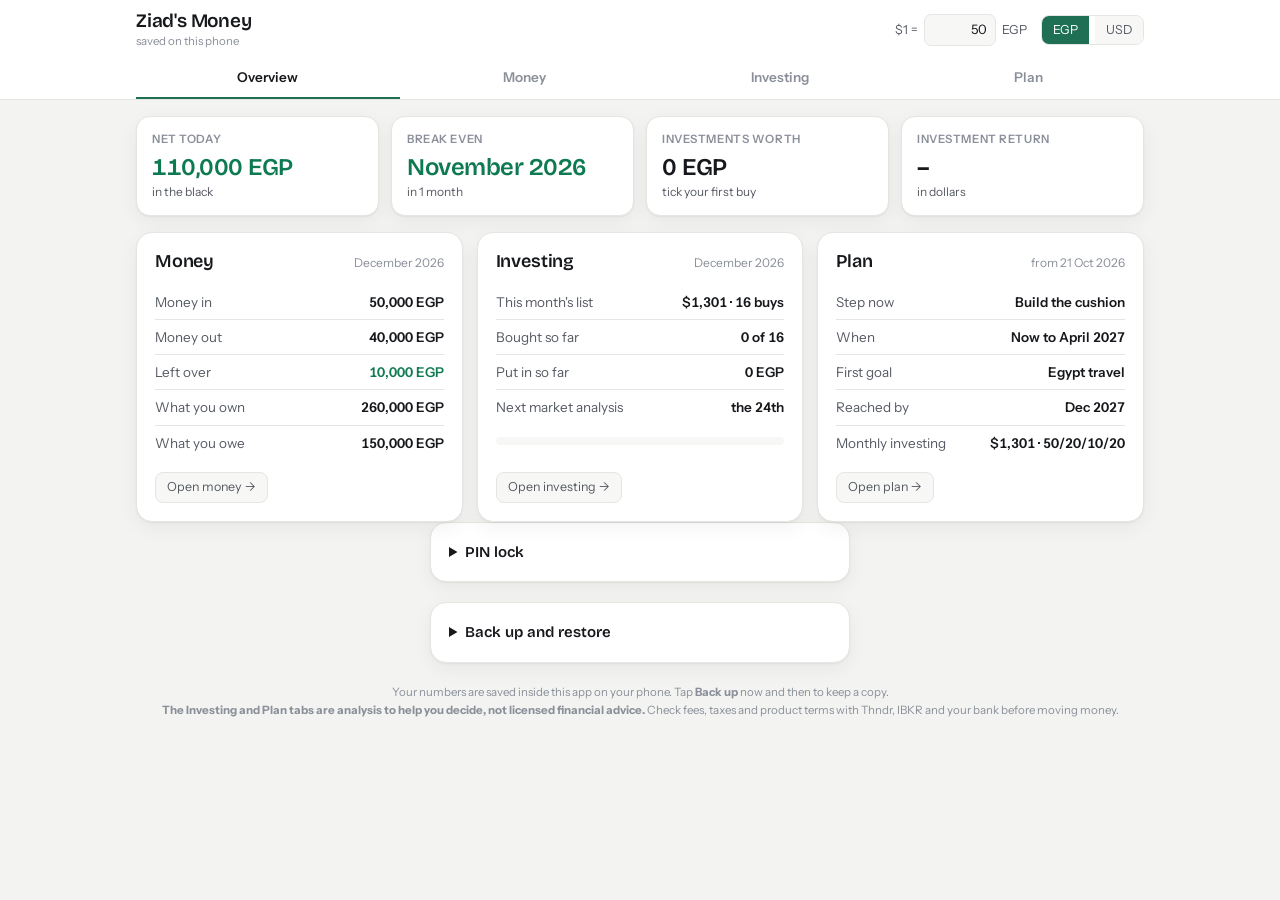
==== commit f284d8c0: "Start with blank placeholder numbers, not real balances Clears the sample financial figures from the" ====
--- a/index.html
+++ b/index.html
@@ -616,41 +616,29 @@
 
 function seed(){
   const rows=[
-    ["November",2026, 26691,13953,0,700,5548,12000,26480, 180000,40000],
-    ["December",2026, 12591,12641,0,700,5548,12000,26480, 180000,40000],
-    ["January", 2027, 12591,11329,0,700,5548,12000,26480, 90000,40000],
-    ["February",2027, 12591,11329,0,700,5548,12000,26480, 90000,40000],
-    ["March",   2027, 12591,11329,5106,700,5548,12000,26480, 90000,40000],
-    ["April",   2027, 925,9662,5106,700,5548,12000,26480, 90000,40000],
-    ["May",     2027, 0,0,5106,700,5548,12000,26480, 90000,40000],
-    ["June",    2027, 0,0,5106,0,5548,12000,26480, 90000,40000],
-    ["July",    2027, 0,0,0,0,5548,12000,26480, 90000,40000],
-    ["August",  2027, 0,0,0,0,5548,12000,26480, 90000,40000],
-    ["September",2027,0,0,0,0,5548,12000,26480, 90000,40000],
-    ["October", 2027, 0,0,0,0,5548,12000,26480, 90000,40000],
-    ["November",2027, 0,0,0,0,5548,12000,26480, 90000,40000],
-    ["December",2027, 0,0,0,0,5548,12000,26480, 90000,40000],
-    ["January", 2028, 0,0,0,0,5548,12000,26480, 90000,40000]
+    ["November",2026, 0,0,0,0,0,0,10000, 50000,30000],
+    ["December",2026, 0,0,0,0,0,0,10000, 50000,30000],
+    ["January", 2027, 0,0,0,0,0,0,10000, 50000,30000]
   ].map(r=>({month:r[0],year:r[1],split:r.slice(2,9),income:r[9],daily:r[10]}));
   return {
     rate:50, cur:"EGP", v:3, _scrub:0,
     assets:[
-      {name:"US dollar",amount:2408,ccy:"USD",cat:"Currency"},
+      {name:"US dollar",amount:1000,ccy:"USD",cat:"Currency"},
       {name:"British pounds",amount:0,rate:65,ccy:"GBP",cat:"Currency"},
-      {name:"EGP cash",amount:90000,rate:1,ccy:"EGP",cat:"Currency"},
-      {name:"Gold",amount:1,rate:208400,ccy:"EGP"},
-      {name:"Certificate",amount:1,rate:170000,ccy:"EGP"},
-      {name:"Thndr",amount:1,rate:45000,ccy:"EGP"},
+      {name:"EGP cash",amount:50000,rate:1,ccy:"EGP",cat:"Currency"},
+      {name:"Gold",amount:1,rate:100000,ccy:"EGP"},
+      {name:"Certificate",amount:1,rate:50000,ccy:"EGP"},
+      {name:"Thndr",amount:1,rate:10000,ccy:"EGP"},
       {name:"Thndr savings",amount:1,rate:0,ccy:"EGP"},
-      {name:"Bitcoin",amount:800,ccy:"USD"},
-      {name:"IBKR",amount:400,ccy:"USD"}
+      {name:"Bitcoin",amount:0,ccy:"USD"},
+      {name:"IBKR",amount:0,ccy:"USD"}
     ],
-    liab:{Loan:450000,Installments:210000,"Nawy shares":338227},
+    liab:{Loan:100000,Installments:50000,"Nawy shares":0},
     months:rows,
     plans:[
-      ["2 year baby run",30,2000000],["Egypt travel",5,50000],["Travel abroad",15,750000],
-      ["Investments",5,0],["Rolex watch",5,500000],["Salma accessories",5,500000],
-      ["Home furniture",10,150000],["New car",25,800000]
+      ["2 year baby run",30,0],["Egypt travel",5,0],["Travel abroad",15,0],
+      ["Investments",5,0],["Rolex watch",5,0],["Salma accessories",5,0],
+      ["Home furniture",10,0],["New car",25,0]
     ].map(p=>({name:p[0],pct:p[1],target:p[2]}))
   };
 }
